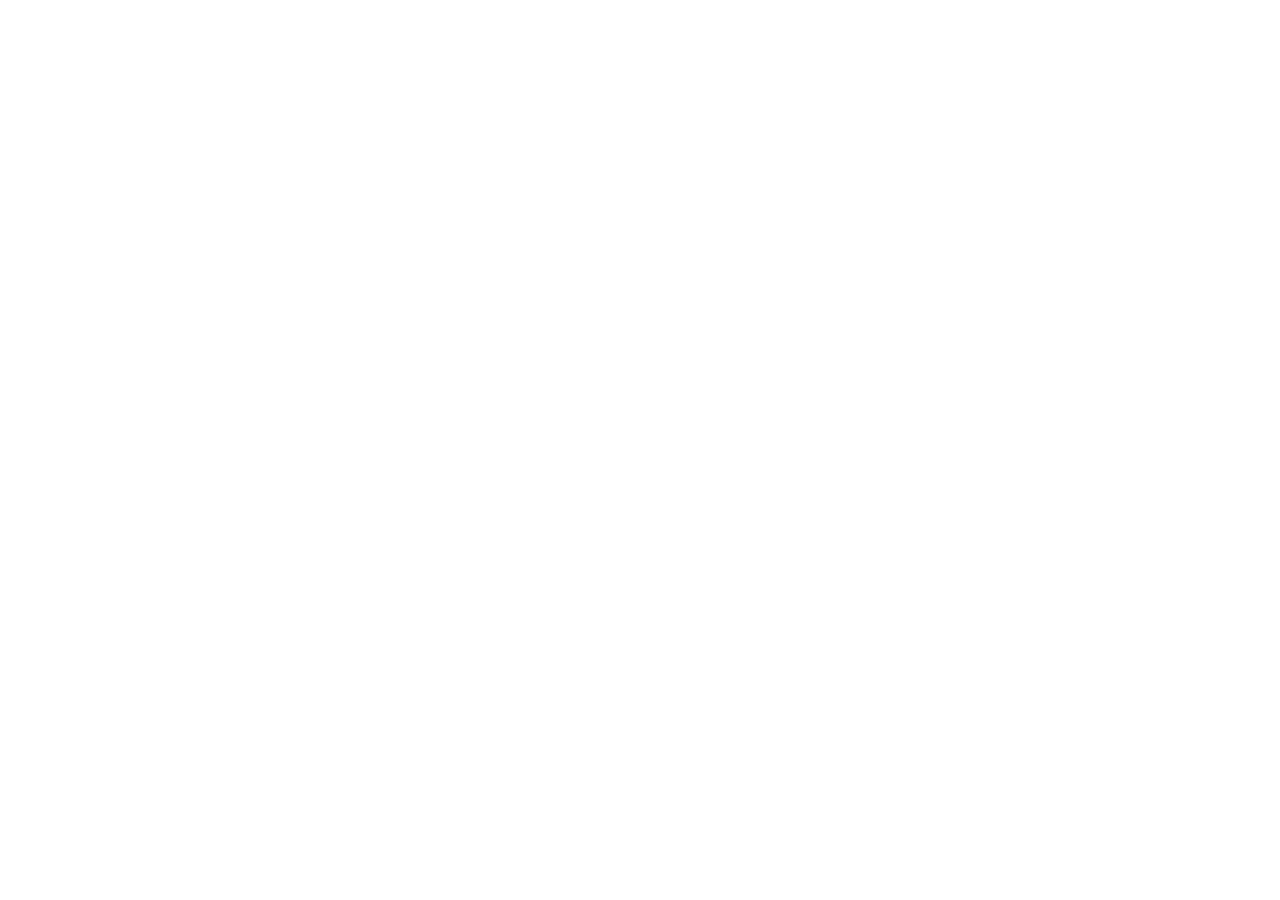
==== projects/Northstar Advisory/index.html @ 58547314 "northstar advisory" ====
<!doctype html>
<html lang="en">
  <head>
    <meta charset="UTF-8" />
    <meta name="viewport" content="width=device-width, initial-scale=1.0" />
    <title>NORTHSTAR ADVISORY</title>
  </head>
  <body>
    <nav></nav>

    <header></header>

    <main></main>

    <footer></footer>
  </body>
</html>
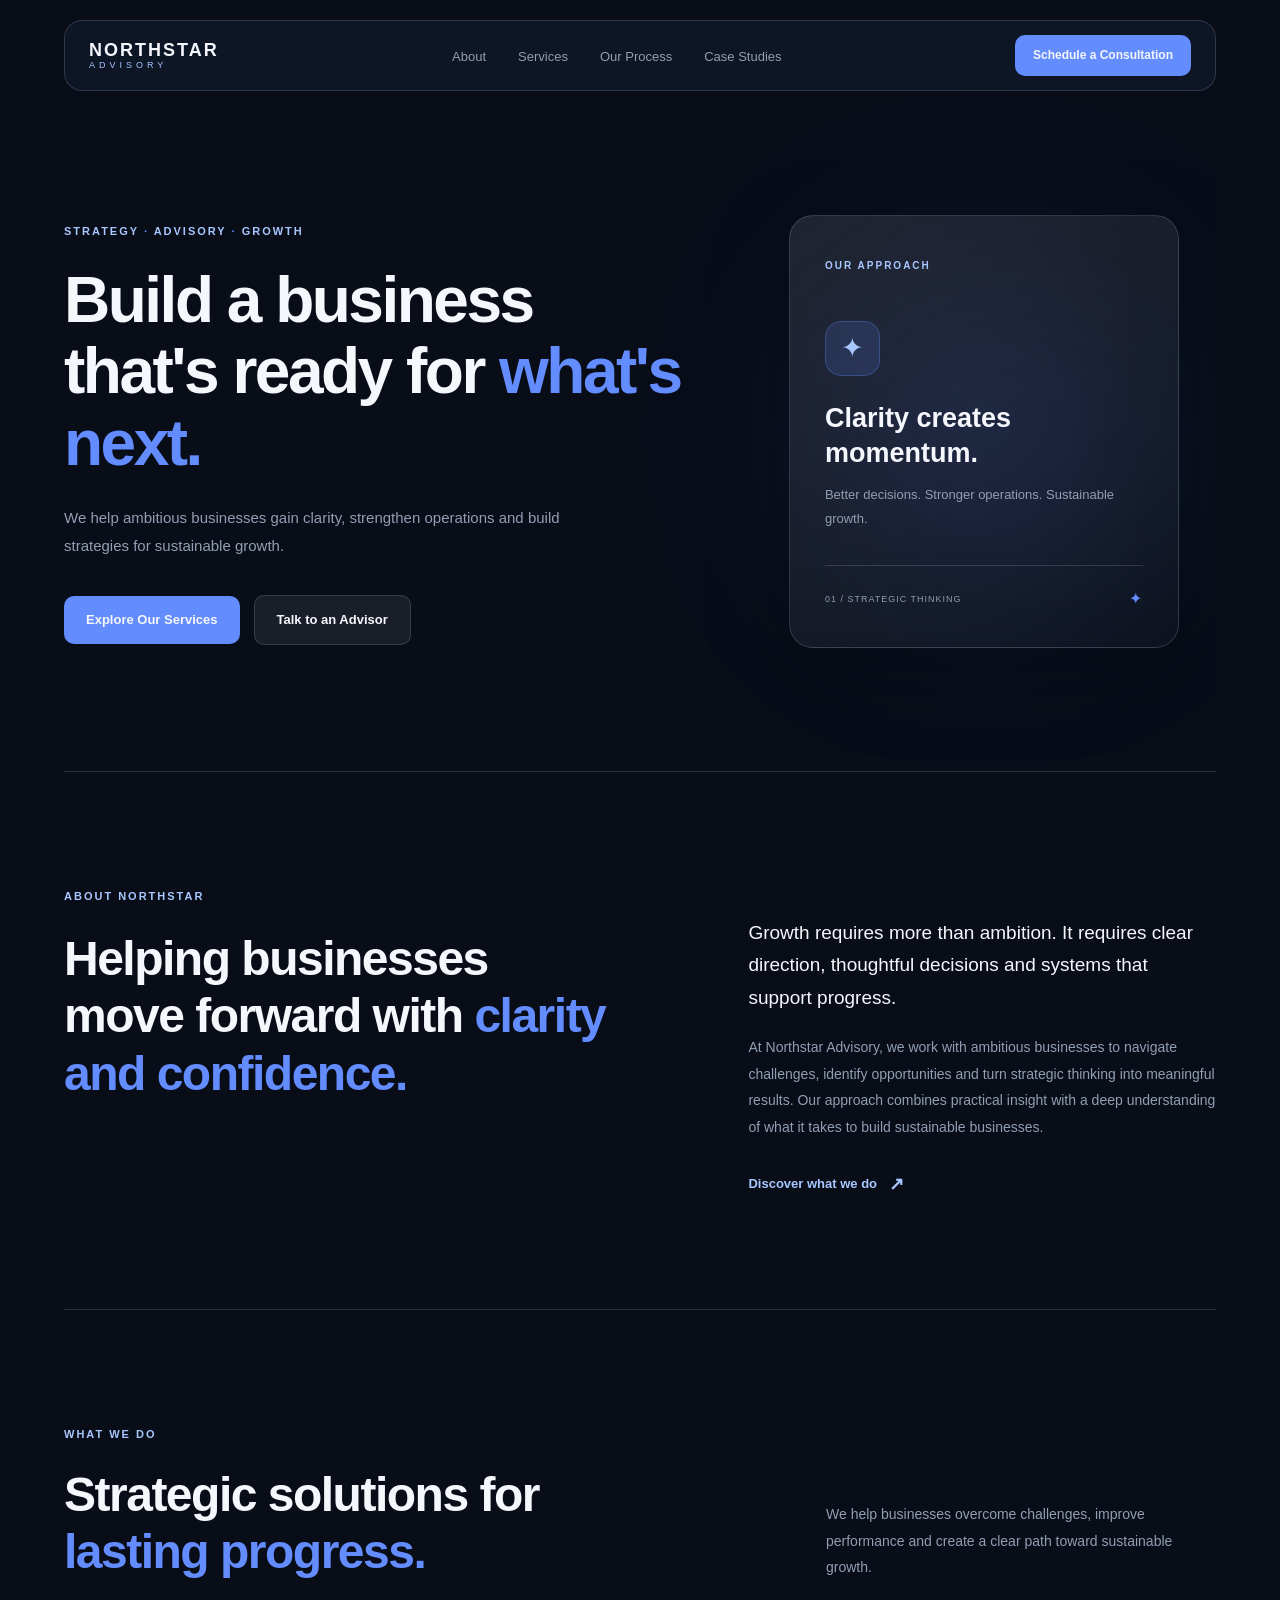
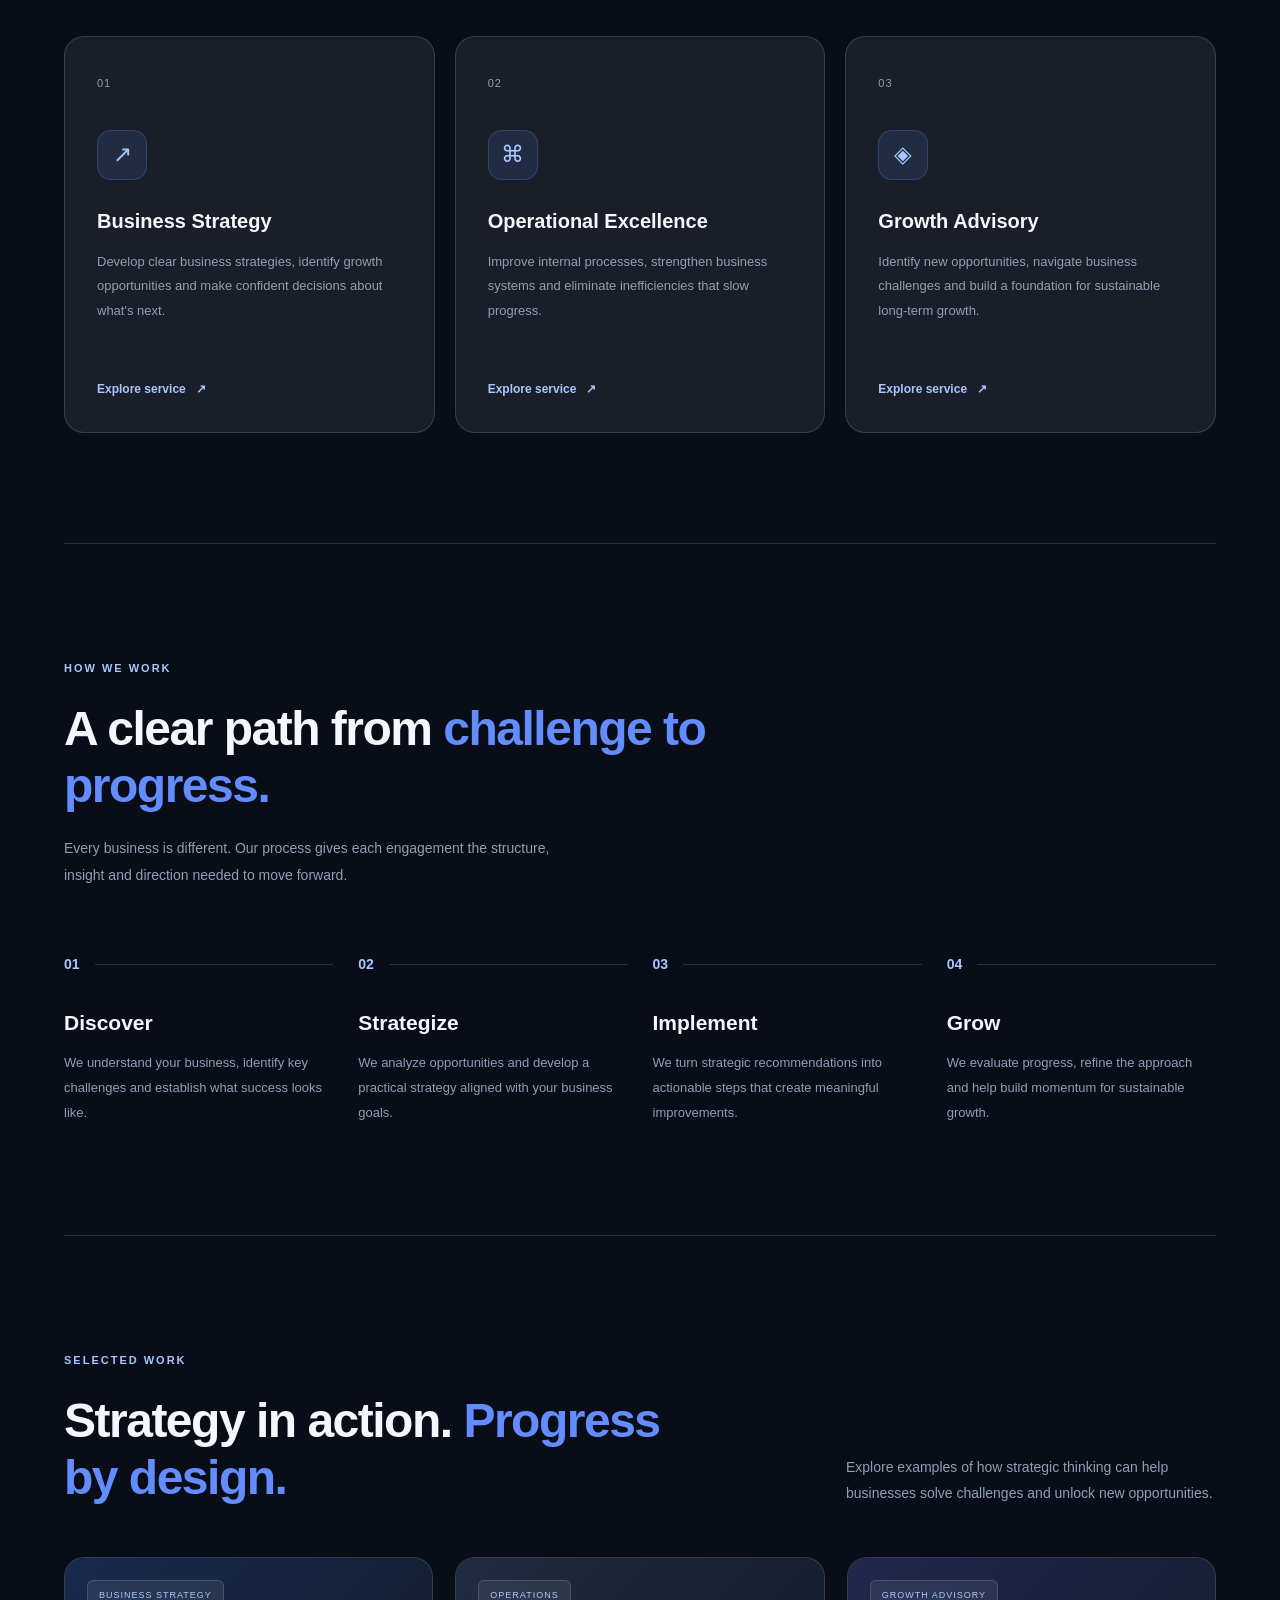
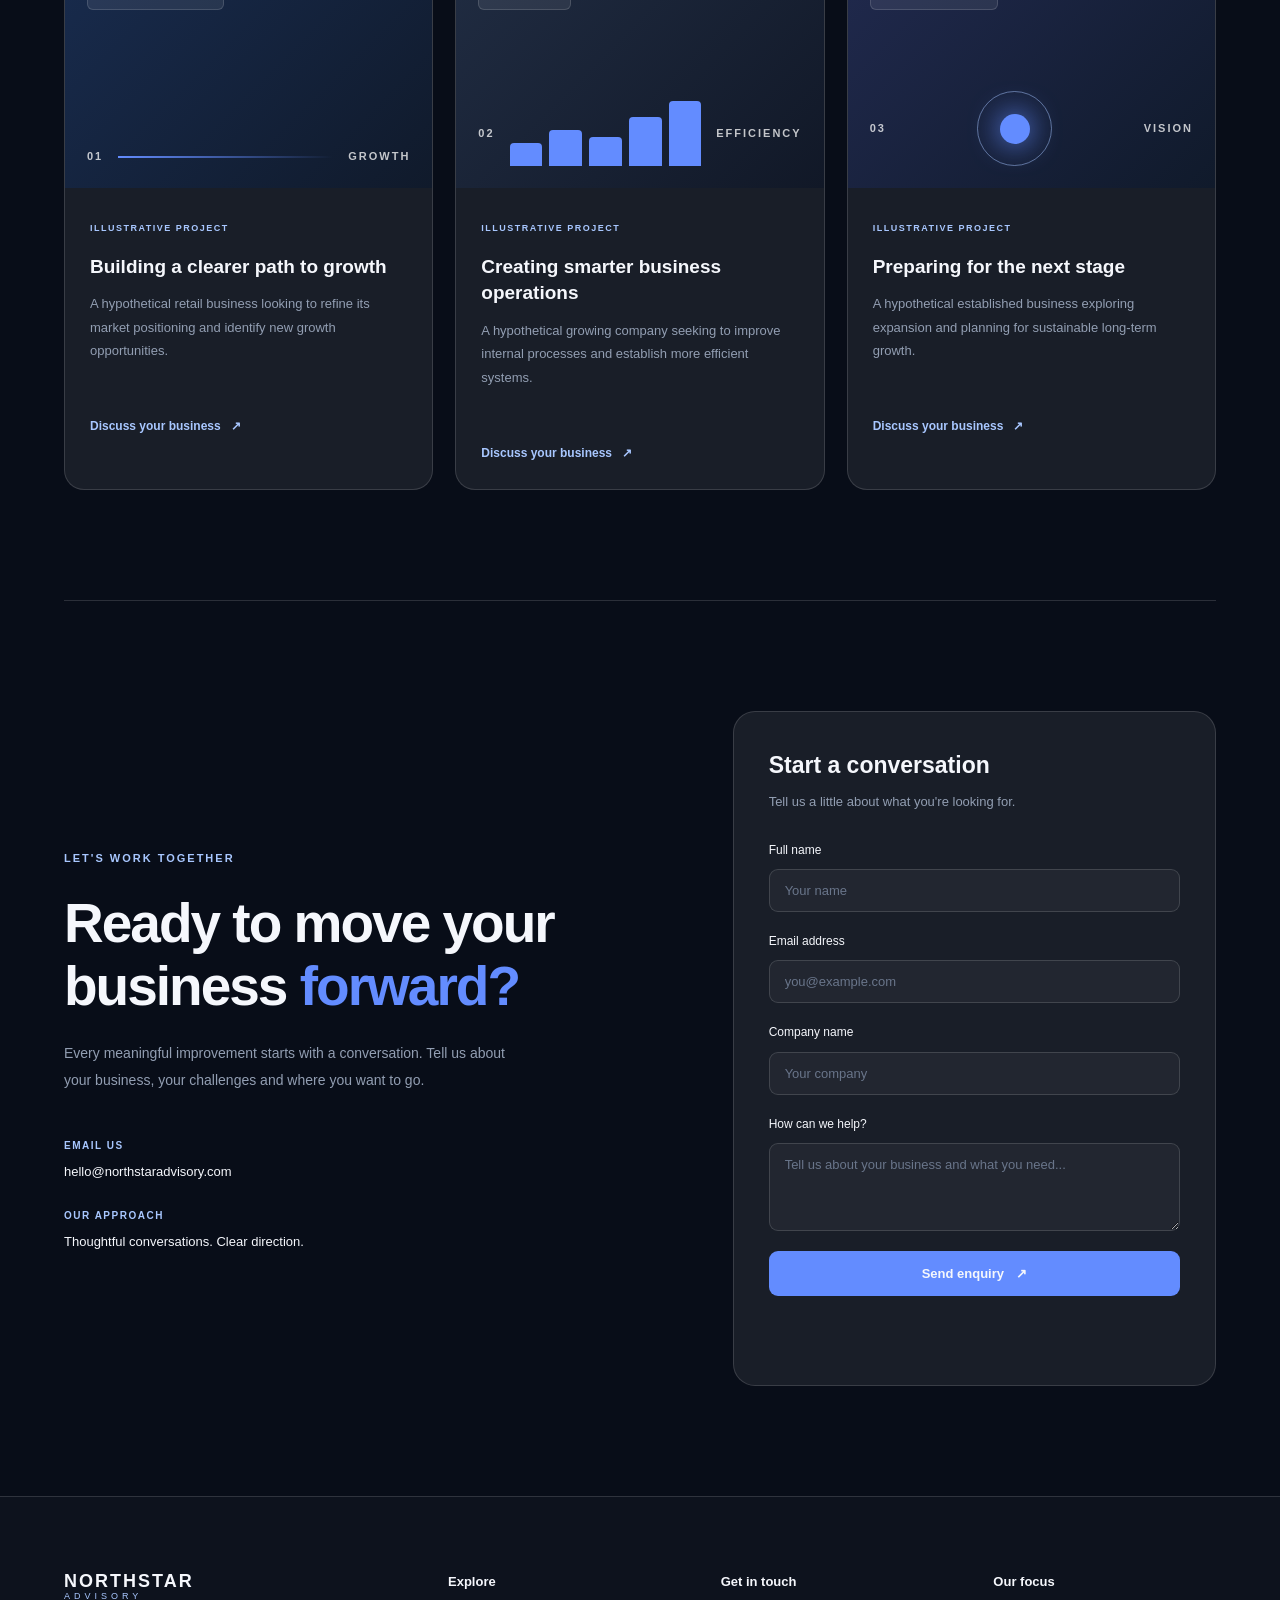
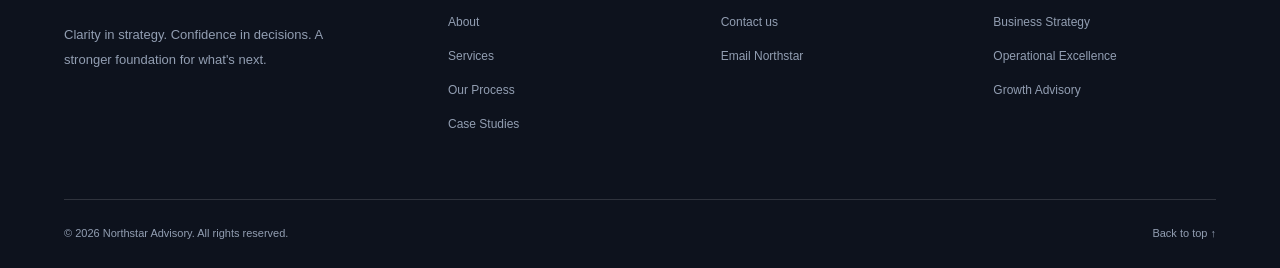
==== commit 0768e518: "Northstar Advisory" ====
--- a/projects/Northstar Advisory/index.html
+++ b/projects/Northstar Advisory/index.html
@@ -3,15 +3,448 @@
   <head>
     <meta charset="UTF-8" />
     <meta name="viewport" content="width=device-width, initial-scale=1.0" />
-    <title>NORTHSTAR ADVISORY</title>
+    <meta
+      name="description"
+      content="Northstar Advisory helps ambitious businesses develop strategies, improve operations and achieve sustainable growth."
+    />
+
+    <link rel="stylesheet" href="css/style.css" />
+    <title>Northstar Advisory | Clarity. Strategy. Growth.</title>
   </head>
   <body>
-    <nav></nav>
-
-    <header></header>
-
-    <main></main>
-
-    <footer></footer>
+    <!-- Main Header -->
+    <header class="header">
+      <nav class="navbar container" aria-label="Main navigation">
+        <!-- Brand -->
+        <a href="#" class="brand">
+          <span class="brand-name">NORTHSTAR</span>
+          <span class="brand-subtitle">ADVISORY</span>
+        </a>
+
+        <!-- Navigation Links -->
+        <ul class="nav-links" id="nav-links">
+          <li><a href="#about">About</a></li>
+          <li><a href="#services">Services</a></li>
+          <li><a href="#process">Our Process</a></li>
+          <li><a href="#case-studies">Case Studies</a></li>
+        </ul>
+
+        <!-- Navigation CTA -->
+        <a href="#contact" class="nav-cta"> Schedule a Consultation </a>
+
+        <!-- Mobile Menu Button -->
+        <button
+          class="menu-toggle"
+          id="menu-toggle"
+          aria-label="Toggle navigation"
+          aria-expanded="false"
+          aria-controls="nav-links"
+        >
+          <span></span>
+          <span></span>
+          <span></span>
+        </button>
+      </nav>
+    </header>
+
+    <main>
+      <section class="hero container" id="home">
+        <div class="hero-content">
+          <span class="hero-label">
+            STRATEGY <span>·</span> ADVISORY <span>·</span> GROWTH
+          </span>
+
+          <h1>
+            Build a business that's ready for
+            <span>what's next.</span>
+          </h1>
+
+          <p class="hero-description">
+            We help ambitious businesses gain clarity, strengthen operations and
+            build strategies for sustainable growth.
+          </p>
+
+          <div class="hero-actions">
+            <a href="#services" class="btn-primary"> Explore Our Services </a>
+
+            <a href="#contact" class="btn-secondary"> Talk to an Advisor </a>
+          </div>
+        </div>
+
+        <div class="hero-visual">
+          <div class="visual-card">
+            <span class="visual-label">OUR APPROACH</span>
+
+            <div class="visual-icon">✦</div>
+
+            <div class="visual-content" aria-live="polite">
+              <h2 id="visual-heading">Clarity creates momentum.</h2>
+
+              <p id="visual-description">
+                Better decisions. Stronger operations. Sustainable growth.
+              </p>
+            </div>
+
+            <div class="visual-divider"></div>
+
+            <div class="visual-footer">
+              <span id="visual-category">01 / STRATEGIC THINKING</span>
+              <span>✦</span>
+            </div>
+          </div>
+
+          <div class="visual-glow"></div>
+        </div>
+      </section>
+
+      <section class="about container" id="about">
+        <div class="about-heading">
+          <span class="section-label">ABOUT NORTHSTAR</span>
+          <h2>
+            Helping businesses move forward with
+            <span>clarity and confidence.</span>
+          </h2>
+        </div>
+
+        <div class="about-content">
+          <p class="about-intro">
+            Growth requires more than ambition. It requires clear direction,
+            thoughtful decisions and systems that support progress.
+          </p>
+
+          <p class="about-description">
+            At Northstar Advisory, we work with ambitious businesses to navigate
+            challenges, identify opportunities and turn strategic thinking into
+            meaningful results. Our approach combines practical insight with a
+            deep understanding of what it takes to build sustainable businesses.
+          </p>
+
+          <a href="#services" class="about-link">
+            Discover what we do <span>↗</span>
+          </a>
+        </div>
+      </section>
+
+      <section class="services container" id="services">
+        <div class="services-header">
+          <div>
+            <span class="section-label">WHAT WE DO</span>
+            <h2>Strategic solutions for <span>lasting progress.</span></h2>
+          </div>
+
+          <p>
+            We help businesses overcome challenges, improve performance and
+            create a clear path toward sustainable growth.
+          </p>
+        </div>
+
+        <div class="services-grid">
+          <article class="service-card">
+            <span class="service-number">01</span>
+            <div class="service-icon">↗</div>
+            <h3>Business Strategy</h3>
+            <p>
+              Develop clear business strategies, identify growth opportunities
+              and make confident decisions about what's next.
+            </p>
+            <a href="#contact">Explore service <span>↗</span></a>
+          </article>
+
+          <article class="service-card">
+            <span class="service-number">02</span>
+            <div class="service-icon">⌘</div>
+            <h3>Operational Excellence</h3>
+            <p>
+              Improve internal processes, strengthen business systems and
+              eliminate inefficiencies that slow progress.
+            </p>
+            <a href="#contact">Explore service <span>↗</span></a>
+          </article>
+
+          <article class="service-card">
+            <span class="service-number">03</span>
+            <div class="service-icon">◈</div>
+            <h3>Growth Advisory</h3>
+            <p>
+              Identify new opportunities, navigate business challenges and build
+              a foundation for sustainable long-term growth.
+            </p>
+            <a href="#contact">Explore service <span>↗</span></a>
+          </article>
+        </div>
+      </section>
+
+      <section class="process container" id="process">
+        <div class="process-header">
+          <span class="section-label">HOW WE WORK</span>
+          <h2>A clear path from <span>challenge to progress.</span></h2>
+          <p>
+            Every business is different. Our process gives each engagement the
+            structure, insight and direction needed to move forward.
+          </p>
+        </div>
+
+        <div class="process-steps">
+          <article class="process-step">
+            <div class="step-top">
+              <span>01</span>
+              <div class="step-line"></div>
+            </div>
+            <h3>Discover</h3>
+            <p>
+              We understand your business, identify key challenges and establish
+              what success looks like.
+            </p>
+          </article>
+
+          <article class="process-step">
+            <div class="step-top">
+              <span>02</span>
+              <div class="step-line"></div>
+            </div>
+            <h3>Strategize</h3>
+            <p>
+              We analyze opportunities and develop a practical strategy aligned
+              with your business goals.
+            </p>
+          </article>
+
+          <article class="process-step">
+            <div class="step-top">
+              <span>03</span>
+              <div class="step-line"></div>
+            </div>
+            <h3>Implement</h3>
+            <p>
+              We turn strategic recommendations into actionable steps that
+              create meaningful improvements.
+            </p>
+          </article>
+
+          <article class="process-step">
+            <div class="step-top">
+              <span>04</span>
+              <div class="step-line"></div>
+            </div>
+            <h3>Grow</h3>
+            <p>
+              We evaluate progress, refine the approach and help build momentum
+              for sustainable growth.
+            </p>
+          </article>
+        </div>
+      </section>
+
+      <section class="case-studies container" id="case-studies">
+        <div class="case-header">
+          <div>
+            <span class="section-label">SELECTED WORK</span>
+            <h2>Strategy in action. <span>Progress by design.</span></h2>
+          </div>
+
+          <p>
+            Explore examples of how strategic thinking can help businesses solve
+            challenges and unlock new opportunities.
+          </p>
+        </div>
+
+        <div class="case-grid">
+          <article class="case-card">
+            <div class="case-visual case-visual-one">
+              <span class="case-tag">BUSINESS STRATEGY</span>
+              <div class="case-graphic">
+                <span>01</span>
+                <div class="graphic-line"></div>
+                <span>GROWTH</span>
+              </div>
+            </div>
+
+            <div class="case-info">
+              <span class="case-category">ILLUSTRATIVE PROJECT</span>
+              <h3>Building a clearer path to growth</h3>
+              <p>
+                A hypothetical retail business looking to refine its market
+                positioning and identify new growth opportunities.
+              </p>
+              <a href="#contact">Discuss your business <span>↗</span></a>
+            </div>
+          </article>
+
+          <article class="case-card">
+            <div class="case-visual case-visual-two">
+              <span class="case-tag">OPERATIONS</span>
+              <div class="case-graphic">
+                <span>02</span>
+                <div class="graphic-bars">
+                  <i></i><i></i><i></i><i></i><i></i>
+                </div>
+                <span>EFFICIENCY</span>
+              </div>
+            </div>
+
+            <div class="case-info">
+              <span class="case-category">ILLUSTRATIVE PROJECT</span>
+              <h3>Creating smarter business operations</h3>
+              <p>
+                A hypothetical growing company seeking to improve internal
+                processes and establish more efficient systems.
+              </p>
+              <a href="#contact">Discuss your business <span>↗</span></a>
+            </div>
+          </article>
+
+          <article class="case-card">
+            <div class="case-visual case-visual-three">
+              <span class="case-tag">GROWTH ADVISORY</span>
+              <div class="case-graphic">
+                <span>03</span>
+                <div class="graphic-orbit">
+                  <i></i>
+                </div>
+                <span>VISION</span>
+              </div>
+            </div>
+
+            <div class="case-info">
+              <span class="case-category">ILLUSTRATIVE PROJECT</span>
+              <h3>Preparing for the next stage</h3>
+              <p>
+                A hypothetical established business exploring expansion and
+                planning for sustainable long-term growth.
+              </p>
+              <a href="#contact">Discuss your business <span>↗</span></a>
+            </div>
+          </article>
+        </div>
+      </section>
+
+      <section class="contact container" id="contact">
+        <div class="contact-content">
+          <span class="section-label">LET'S WORK TOGETHER</span>
+
+          <h2>Ready to move your business <span>forward?</span></h2>
+
+          <p>
+            Every meaningful improvement starts with a conversation. Tell us
+            about your business, your challenges and where you want to go.
+          </p>
+
+          <div class="contact-details">
+            <div>
+              <span class="contact-detail-label">EMAIL US</span>
+              <a href="mailto:hello@northstaradvisory.com">
+                hello@northstaradvisory.com
+              </a>
+            </div>
+
+            <div>
+              <span class="contact-detail-label">OUR APPROACH</span>
+              <span>Thoughtful conversations. Clear direction.</span>
+            </div>
+          </div>
+        </div>
+
+        <form class="contact-form" id="contact-form">
+          <h3>Start a conversation</h3>
+          <p>Tell us a little about what you're looking for.</p>
+
+          <div class="form-group">
+            <label for="contact-name">Full name</label>
+            <input
+              type="text"
+              id="contact-name"
+              name="name"
+              placeholder="Your name"
+              required
+            />
+          </div>
+
+          <div class="form-group">
+            <label for="contact-email">Email address</label>
+            <input
+              type="email"
+              id="contact-email"
+              name="email"
+              placeholder="you@example.com"
+              required
+            />
+          </div>
+
+          <div class="form-group">
+            <label for="contact-company">Company name</label>
+            <input
+              type="text"
+              id="contact-company"
+              name="company"
+              placeholder="Your company"
+            />
+          </div>
+
+          <div class="form-group">
+            <label for="contact-message">How can we help?</label>
+            <textarea
+              id="contact-message"
+              name="message"
+              rows="4"
+              placeholder="Tell us about your business and what you need..."
+              required
+            ></textarea>
+          </div>
+
+          <button type="submit" class="form-submit">
+            Send enquiry <span>↗</span>
+          </button>
+
+          <p class="form-status" id="form-status" aria-live="polite"></p>
+        </form>
+      </section>
+
+      <footer class="footer">
+        <div class="footer-main container">
+          <div class="footer-brand">
+            <a href="#" class="brand">
+              <span class="brand-name">NORTHSTAR</span>
+              <span class="brand-subtitle">ADVISORY</span>
+            </a>
+
+            <p>
+              Clarity in strategy. Confidence in decisions. A stronger
+              foundation for what's next.
+            </p>
+          </div>
+
+          <div class="footer-column">
+            <h4>Explore</h4>
+            <a href="#about">About</a>
+            <a href="#services">Services</a>
+            <a href="#process">Our Process</a>
+            <a href="#case-studies">Case Studies</a>
+          </div>
+
+          <div class="footer-column">
+            <h4>Get in touch</h4>
+            <a href="#contact">Contact us</a>
+            <a href="mailto:hello@northstaradvisory.com"> Email Northstar </a>
+          </div>
+
+          <div class="footer-column">
+            <h4>Our focus</h4>
+            <span>Business Strategy</span>
+            <span>Operational Excellence</span>
+            <span>Growth Advisory</span>
+          </div>
+        </div>
+
+        <div class="footer-bottom container">
+          <p>
+            © <span id="current-year"></span> Northstar Advisory. All rights
+            reserved.
+          </p>
+          <a href="#home">Back to top ↑</a>
+        </div>
+      </footer>
+    </main>
+
+    <script src="js/script.js" defer></script>
   </body>
 </html>
--- a/projects/Northstar Advisory/css/style.css
+++ b/projects/Northstar Advisory/css/style.css
@@ -0,0 +1,1365 @@
+/* =========================
+   GLOBAL STYLES
+========================= */
+
+@import url("https://fonts.googleapis.com/css2?family=Inter:ital,opsz,wght@0,14..32,100..900;1,14..32,100..900&family=Manrope:wght@200..800&display=swap");
+
+* {
+  margin: 0;
+  padding: 0;
+  box-sizing: border-box;
+}
+
+:root {
+  --obsidian: #080d18;
+  --midnight: #101a2b;
+  --glass: rgba(255, 255, 255, 0.07);
+  --glass-border: rgba(255, 255, 255, 0.14);
+  --electric-blue: #638cff;
+  --ice-blue: #a8c7ff;
+  --white: #f5f7fc;
+  --muted: #929eb2;
+}
+
+html {
+  scroll-behavior: smooth;
+}
+
+body {
+  font-family: "Inter", sans-serif;
+  background: var(--obsidian);
+  color: var(--white);
+  line-height: 1.6;
+}
+
+h1,
+h2,
+h3,
+h4,
+h5,
+h6 {
+  font-family: "Manrope", sans-serif;
+}
+
+/* =========================
+   LAYOUT UTILITIES
+========================= */
+
+.container {
+  width: min(90%, 1200px);
+  margin-inline: auto;
+}
+
+/* =========================
+   NAVIGATION
+========================= */
+
+.header {
+  position: sticky;
+  top: 0;
+  z-index: 1000;
+  padding-top: 20px;
+}
+
+.navbar {
+  display: flex;
+  align-items: center;
+  justify-content: space-between;
+
+  padding: 14px 24px;
+
+  background: rgba(16, 26, 43, 0.75);
+  border: 1px solid var(--glass-border);
+  border-radius: 18px;
+
+  backdrop-filter: blur(20px);
+  -webkit-backdrop-filter: blur(20px);
+}
+
+.brand {
+  display: flex;
+  flex-direction: column;
+  text-decoration: none;
+  line-height: 1.1;
+}
+
+.brand-name {
+  font-family: "Manrope", sans-serif;
+  font-size: 18px;
+  font-weight: 800;
+  letter-spacing: 2px;
+  color: var(--white);
+}
+
+.brand-subtitle {
+  font-size: 9px;
+  letter-spacing: 4px;
+  color: var(--ice-blue);
+}
+
+.nav-links {
+  display: flex;
+  align-items: center;
+  gap: 32px;
+
+  list-style: none;
+}
+
+.nav-links a {
+  text-decoration: none;
+  color: var(--muted);
+  font-size: 13px;
+  font-weight: 500;
+
+  transition: color 0.3s ease;
+}
+
+.nav-links a:hover {
+  color: var(--white);
+}
+
+.nav-cta {
+  padding: 11px 18px;
+
+  background: var(--electric-blue);
+  color: var(--white);
+
+  border-radius: 10px;
+  text-decoration: none;
+
+  font-size: 12px;
+  font-weight: 600;
+
+  transition:
+    background 0.3s ease,
+    transform 0.3s ease;
+}
+
+.nav-cta:hover {
+  background: #7d9eff;
+  transform: translateY(-2px);
+}
+
+.menu-toggle {
+  display: none;
+}
+
+/* =========================
+   HERO SECTION
+========================= */
+
+.hero {
+  min-height: 680px;
+
+  display: grid;
+  grid-template-columns: 1.15fr 0.85fr;
+  align-items: center;
+  gap: 60px;
+
+  padding-top: 100px;
+  padding-bottom: 100px;
+
+  position: relative;
+  overflow: hidden;
+}
+
+.hero-content {
+  position: relative;
+  z-index: 2;
+}
+
+.hero-label {
+  display: inline-block;
+  margin-bottom: 24px;
+
+  color: var(--ice-blue);
+  font-size: 11px;
+  font-weight: 600;
+  letter-spacing: 2px;
+}
+
+.hero-label span {
+  color: var(--electric-blue);
+}
+
+.hero h1 {
+  max-width: 650px;
+
+  font-size: clamp(42px, 5vw, 68px);
+  font-weight: 800;
+  line-height: 1.12;
+  letter-spacing: -2.5px;
+}
+
+.hero h1 span {
+  color: var(--electric-blue);
+}
+
+.hero-description {
+  max-width: 510px;
+  margin-top: 24px;
+
+  color: var(--muted);
+  font-size: 15px;
+  line-height: 1.9;
+}
+
+.hero-actions {
+  display: flex;
+  align-items: center;
+  gap: 14px;
+
+  margin-top: 34px;
+}
+
+.btn-primary,
+.btn-secondary {
+  display: inline-flex;
+  align-items: center;
+  justify-content: center;
+
+  padding: 14px 22px;
+  border-radius: 10px;
+
+  text-decoration: none;
+  font-size: 13px;
+  font-weight: 600;
+
+  transition: 0.3s ease;
+}
+
+.btn-primary {
+  background: var(--electric-blue);
+  color: var(--white);
+}
+
+.btn-primary:hover {
+  background: #7d9eff;
+  transform: translateY(-3px);
+}
+
+.btn-secondary {
+  border: 1px solid var(--glass-border);
+  color: var(--white);
+  background: var(--glass);
+}
+
+.btn-secondary:hover {
+  background: rgba(255, 255, 255, 0.12);
+}
+
+/* =========================
+   HERO VISUAL
+========================= */
+
+.hero-visual {
+  position: relative;
+
+  display: flex;
+  align-items: center;
+  justify-content: center;
+
+  min-height: 400px;
+}
+
+.visual-card {
+  position: relative;
+  z-index: 2;
+
+  width: 100%;
+  max-width: 390px;
+
+  padding: 35px;
+
+  background: linear-gradient(
+    145deg,
+    rgba(255, 255, 255, 0.1),
+    rgba(255, 255, 255, 0.025)
+  );
+
+  border: 1px solid var(--glass-border);
+  border-radius: 24px;
+
+  backdrop-filter: blur(25px);
+  -webkit-backdrop-filter: blur(25px);
+
+  box-shadow: 0 25px 80px rgba(0, 0, 0, 0.25);
+}
+
+.visual-label {
+  color: var(--ice-blue);
+  font-size: 10px;
+  font-weight: 600;
+  letter-spacing: 2px;
+}
+
+.visual-icon {
+  display: flex;
+  align-items: center;
+  justify-content: center;
+
+  width: 55px;
+  height: 55px;
+
+  margin-top: 45px;
+
+  background: rgba(99, 140, 255, 0.15);
+  border: 1px solid rgba(99, 140, 255, 0.3);
+  border-radius: 16px;
+
+  color: var(--ice-blue);
+  font-size: 27px;
+}
+
+.visual-card h2 {
+  margin-top: 25px;
+
+  font-size: 27px;
+  line-height: 1.3;
+}
+
+.visual-card p {
+  margin-top: 12px;
+
+  color: var(--muted);
+  font-size: 13px;
+  line-height: 1.8;
+}
+
+.visual-divider {
+  height: 1px;
+  margin: 35px 0 20px;
+
+  background: var(--glass-border);
+}
+
+.visual-footer {
+  display: flex;
+  align-items: center;
+  justify-content: space-between;
+
+  color: var(--muted);
+  font-size: 9px;
+  letter-spacing: 1px;
+}
+
+.visual-footer span:last-child {
+  color: var(--electric-blue);
+  font-size: 16px;
+}
+
+/* Ambient lighting */
+
+.visual-glow {
+  position: absolute;
+
+  width: 300px;
+  height: 300px;
+
+  background: rgba(70, 112, 255, 0.18);
+  filter: blur(100px);
+  border-radius: 50%;
+}
+
+/* =========================
+   HERO CARD ANIMATION
+========================= */
+
+.visual-content {
+  opacity: 1;
+  transform: translateY(0);
+
+  transition:
+    opacity 0.35s ease,
+    transform 0.35s ease;
+}
+
+.visual-content.fade-out {
+  opacity: 0;
+  transform: translateY(10px);
+}
+
+.visual-content.fade-in {
+  animation: cardFadeIn 0.5s ease forwards;
+}
+
+@keyframes cardFadeIn {
+  from {
+    opacity: 0;
+    transform: translateY(10px);
+  }
+
+  to {
+    opacity: 1;
+    transform: translateY(0);
+  }
+}
+
+/* =========================
+   HERO RESPONSIVENESS
+========================= */
+
+@media (max-width: 768px) {
+  .hero {
+    grid-template-columns: 1fr;
+    gap: 45px;
+
+    min-height: auto;
+
+    padding-top: 85px;
+    padding-bottom: 70px;
+  }
+
+  .hero h1 {
+    font-size: clamp(40px, 9vw, 56px);
+    letter-spacing: -1.8px;
+  }
+
+  .hero-description {
+    font-size: 14px;
+  }
+
+  .hero-visual {
+    min-height: 350px;
+  }
+
+  .visual-card {
+    max-width: 100%;
+  }
+}
+
+@media (max-width: 480px) {
+  .hero {
+    padding-top: 65px;
+  }
+
+  .hero-label {
+    font-size: 9px;
+    letter-spacing: 1.5px;
+  }
+
+  .hero h1 {
+    font-size: 40px;
+  }
+
+  .hero-actions {
+    flex-direction: column;
+    align-items: stretch;
+  }
+
+  .btn-primary,
+  .btn-secondary {
+    width: 100%;
+  }
+
+  .visual-card {
+    padding: 28px;
+  }
+}
+
+/* ABOUT SECTION */
+
+.about {
+  display: grid;
+  grid-template-columns: 1fr 0.8fr;
+  gap: 100px;
+  padding-top: 110px;
+  padding-bottom: 110px;
+  border-top: 1px solid var(--glass-border);
+}
+
+.section-label {
+  color: var(--ice-blue);
+  font-size: 11px;
+  font-weight: 600;
+  letter-spacing: 2px;
+}
+
+.about-heading h2 {
+  max-width: 550px;
+  margin-top: 22px;
+  font-size: clamp(32px, 4vw, 48px);
+  line-height: 1.2;
+  letter-spacing: -1.5px;
+}
+
+.about-heading h2 span {
+  color: var(--electric-blue);
+}
+
+.about-content {
+  padding-top: 35px;
+}
+
+.about-intro {
+  color: var(--white);
+  font-size: 19px;
+  font-weight: 500;
+  line-height: 1.7;
+}
+
+.about-description {
+  margin-top: 20px;
+  color: var(--muted);
+  font-size: 14px;
+  line-height: 1.9;
+}
+
+.about-link {
+  display: inline-flex;
+  align-items: center;
+  gap: 12px;
+  margin-top: 30px;
+  color: var(--ice-blue);
+  text-decoration: none;
+  font-size: 13px;
+  font-weight: 600;
+  transition: gap 0.3s ease;
+}
+
+.about-link:hover {
+  gap: 18px;
+}
+
+.about-link span {
+  font-size: 18px;
+}
+
+@media (max-width: 768px) {
+  .about {
+    grid-template-columns: 1fr;
+    gap: 25px;
+    padding-top: 75px;
+    padding-bottom: 75px;
+  }
+
+  .about-content {
+    padding-top: 0;
+  }
+}
+
+@media (max-width: 480px) {
+  .about-heading h2 {
+    font-size: 34px;
+  }
+
+  .about-intro {
+    font-size: 17px;
+  }
+}
+
+/* SERVICES SECTION */
+
+.services {
+  padding-top: 110px;
+  padding-bottom: 110px;
+  border-top: 1px solid var(--glass-border);
+}
+
+.services-header {
+  display: flex;
+  justify-content: space-between;
+  align-items: flex-end;
+  gap: 50px;
+  margin-bottom: 55px;
+}
+
+.services-header h2 {
+  max-width: 550px;
+  margin-top: 20px;
+  font-size: clamp(34px, 4vw, 48px);
+  line-height: 1.2;
+  letter-spacing: -1.5px;
+}
+
+.services-header h2 span {
+  color: var(--electric-blue);
+}
+
+.services-header > p {
+  max-width: 390px;
+  color: var(--muted);
+  font-size: 14px;
+  line-height: 1.9;
+}
+
+.services-grid {
+  display: grid;
+  grid-template-columns: repeat(3, 1fr);
+  gap: 20px;
+}
+
+.service-card {
+  position: relative;
+  padding: 32px;
+  background: var(--glass);
+  border: 1px solid var(--glass-border);
+  border-radius: 20px;
+  transition:
+    transform 0.3s ease,
+    border-color 0.3s ease;
+}
+
+.service-card:hover {
+  transform: translateY(-7px);
+  border-color: rgba(99, 140, 255, 0.5);
+}
+
+.service-number {
+  color: var(--muted);
+  font-size: 11px;
+  letter-spacing: 1px;
+}
+
+.service-icon {
+  display: flex;
+  align-items: center;
+  justify-content: center;
+  width: 50px;
+  height: 50px;
+  margin-top: 35px;
+  background: rgba(99, 140, 255, 0.12);
+  border: 1px solid rgba(99, 140, 255, 0.25);
+  border-radius: 14px;
+  color: var(--ice-blue);
+  font-size: 23px;
+}
+
+.service-card h3 {
+  margin-top: 25px;
+  font-size: 20px;
+}
+
+.service-card p {
+  min-height: 105px;
+  margin-top: 13px;
+  color: var(--muted);
+  font-size: 13px;
+  line-height: 1.9;
+}
+
+.service-card a {
+  display: inline-flex;
+  align-items: center;
+  gap: 10px;
+  margin-top: 25px;
+  color: var(--ice-blue);
+  text-decoration: none;
+  font-size: 12px;
+  font-weight: 600;
+  transition: gap 0.3s ease;
+}
+
+.service-card a:hover {
+  gap: 16px;
+}
+
+@media (max-width: 768px) {
+  .services {
+    padding-top: 75px;
+    padding-bottom: 75px;
+  }
+
+  .services-header {
+    flex-direction: column;
+    align-items: flex-start;
+    gap: 20px;
+    margin-bottom: 35px;
+  }
+
+  .services-grid {
+    grid-template-columns: 1fr;
+  }
+
+  .service-card p {
+    min-height: auto;
+  }
+}
+
+@media (max-width: 480px) {
+  .services-header h2 {
+    font-size: 34px;
+  }
+
+  .service-card {
+    padding: 27px;
+  }
+}
+
+/* PROCESS SECTION */
+
+.process {
+  padding-top: 110px;
+  padding-bottom: 110px;
+  border-top: 1px solid var(--glass-border);
+}
+
+.process-header {
+  max-width: 650px;
+  margin-bottom: 65px;
+}
+
+.process-header h2 {
+  margin-top: 20px;
+  font-size: clamp(34px, 4vw, 48px);
+  line-height: 1.2;
+  letter-spacing: -1.5px;
+}
+
+.process-header h2 span {
+  color: var(--electric-blue);
+}
+
+.process-header > p {
+  max-width: 520px;
+  margin-top: 20px;
+  color: var(--muted);
+  font-size: 14px;
+  line-height: 1.9;
+}
+
+.process-steps {
+  display: grid;
+  grid-template-columns: repeat(4, 1fr);
+  gap: 25px;
+}
+
+.process-step {
+  min-width: 0;
+}
+
+.step-top {
+  display: flex;
+  align-items: center;
+  gap: 15px;
+  margin-bottom: 30px;
+}
+
+.step-top > span {
+  color: var(--ice-blue);
+  font-family: Manrope, sans-serif;
+  font-size: 14px;
+  font-weight: 700;
+}
+
+.step-line {
+  height: 1px;
+  flex: 1;
+  background: var(--glass-border);
+}
+
+.process-step h3 {
+  font-size: 21px;
+}
+
+.process-step p {
+  margin-top: 12px;
+  color: var(--muted);
+  font-size: 13px;
+  line-height: 1.9;
+}
+
+@media (max-width: 768px) {
+  .process {
+    padding-top: 75px;
+    padding-bottom: 75px;
+  }
+
+  .process-header {
+    margin-bottom: 40px;
+  }
+
+  .process-steps {
+    grid-template-columns: repeat(2, 1fr);
+    row-gap: 40px;
+  }
+}
+
+@media (max-width: 480px) {
+  .process-header h2 {
+    font-size: 34px;
+  }
+
+  .process-steps {
+    grid-template-columns: 1fr;
+    gap: 35px;
+  }
+
+  .step-top {
+    margin-bottom: 18px;
+  }
+}
+
+/* CASE STUDIES SECTION */
+
+.case-studies {
+  padding-top: 110px;
+  padding-bottom: 110px;
+  border-top: 1px solid var(--glass-border);
+}
+
+.case-header {
+  display: flex;
+  justify-content: space-between;
+  align-items: flex-end;
+  gap: 50px;
+  margin-bottom: 50px;
+}
+
+.case-header h2 {
+  max-width: 600px;
+  margin-top: 20px;
+  font-size: clamp(34px, 4vw, 48px);
+  line-height: 1.2;
+  letter-spacing: -1.5px;
+}
+
+.case-header h2 span {
+  color: var(--electric-blue);
+}
+
+.case-header > p {
+  max-width: 370px;
+  color: var(--muted);
+  font-size: 14px;
+  line-height: 1.9;
+}
+
+.case-grid {
+  display: grid;
+  grid-template-columns: repeat(3, 1fr);
+  gap: 22px;
+}
+
+.case-card {
+  overflow: hidden;
+  background: var(--glass);
+  border: 1px solid var(--glass-border);
+  border-radius: 20px;
+  transition:
+    transform 0.3s ease,
+    border-color 0.3s ease;
+}
+
+.case-card:hover {
+  transform: translateY(-6px);
+  border-color: rgba(99, 140, 255, 0.5);
+}
+
+.case-visual {
+  position: relative;
+  display: flex;
+  flex-direction: column;
+  justify-content: space-between;
+  min-height: 230px;
+  padding: 22px;
+  overflow: hidden;
+  background: linear-gradient(135deg, #182b4d, #101a2b);
+}
+
+.case-visual-two {
+  background: linear-gradient(135deg, #202c42, #111827);
+}
+
+.case-visual-three {
+  background: linear-gradient(135deg, #20294d, #101a2b);
+}
+
+.case-tag {
+  align-self: flex-start;
+  padding: 7px 11px;
+  background: rgba(255, 255, 255, 0.08);
+  border: 1px solid var(--glass-border);
+  border-radius: 6px;
+  color: var(--ice-blue);
+  font-size: 9px;
+  letter-spacing: 1px;
+}
+
+.case-graphic {
+  display: flex;
+  align-items: center;
+  justify-content: space-between;
+  gap: 15px;
+  color: rgba(255, 255, 255, 0.75);
+  font-family: Manrope, sans-serif;
+  font-size: 11px;
+  font-weight: 700;
+  letter-spacing: 2px;
+}
+
+.graphic-line {
+  height: 2px;
+  flex: 1;
+  background: linear-gradient(90deg, var(--electric-blue), transparent);
+}
+
+.graphic-bars {
+  display: flex;
+  align-items: flex-end;
+  gap: 7px;
+  height: 65px;
+  flex: 1;
+}
+
+.graphic-bars i {
+  width: 100%;
+  height: 35%;
+  background: var(--electric-blue);
+  border-radius: 4px 4px 0 0;
+}
+
+.graphic-bars i:nth-child(2) {
+  height: 55%;
+}
+.graphic-bars i:nth-child(3) {
+  height: 45%;
+}
+.graphic-bars i:nth-child(4) {
+  height: 75%;
+}
+.graphic-bars i:nth-child(5) {
+  height: 100%;
+}
+
+.graphic-orbit {
+  display: flex;
+  align-items: center;
+  justify-content: center;
+  width: 75px;
+  height: 75px;
+  border: 1px solid rgba(168, 199, 255, 0.5);
+  border-radius: 50%;
+}
+
+.graphic-orbit i {
+  width: 30px;
+  height: 30px;
+  background: var(--electric-blue);
+  border-radius: 50%;
+  box-shadow: 0 0 30px var(--electric-blue);
+}
+
+.case-info {
+  padding: 25px;
+}
+
+.case-category {
+  color: var(--ice-blue);
+  font-size: 9px;
+  font-weight: 600;
+  letter-spacing: 1.5px;
+}
+
+.case-info h3 {
+  margin-top: 15px;
+  font-size: 19px;
+  line-height: 1.4;
+}
+
+.case-info p {
+  min-height: 105px;
+  margin-top: 12px;
+  color: var(--muted);
+  font-size: 13px;
+  line-height: 1.8;
+}
+
+.case-info a {
+  display: inline-flex;
+  align-items: center;
+  gap: 10px;
+  margin-top: 20px;
+  color: var(--ice-blue);
+  text-decoration: none;
+  font-size: 12px;
+  font-weight: 600;
+  transition: gap 0.3s ease;
+}
+
+.case-info a:hover {
+  gap: 16px;
+}
+
+@media (max-width: 768px) {
+  .case-studies {
+    padding-top: 75px;
+    padding-bottom: 75px;
+  }
+
+  .case-header {
+    flex-direction: column;
+    align-items: flex-start;
+    gap: 20px;
+  }
+
+  .case-grid {
+    grid-template-columns: 1fr;
+  }
+
+  .case-info p {
+    min-height: auto;
+  }
+}
+
+@media (max-width: 480px) {
+  .case-header h2 {
+    font-size: 34px;
+  }
+
+  .case-visual {
+    min-height: 200px;
+  }
+}
+
+/* CONTACT SECTION */
+
+.contact {
+  display: grid;
+  grid-template-columns: 1fr 0.85fr;
+  align-items: center;
+  gap: 100px;
+  padding-top: 110px;
+  padding-bottom: 110px;
+  border-top: 1px solid var(--glass-border);
+}
+
+.contact-content h2 {
+  max-width: 550px;
+  margin-top: 22px;
+  font-size: clamp(38px, 4.5vw, 55px);
+  line-height: 1.15;
+  letter-spacing: -2px;
+}
+
+.contact-content h2 span {
+  color: var(--electric-blue);
+}
+
+.contact-content > p {
+  max-width: 470px;
+  margin-top: 22px;
+  color: var(--muted);
+  font-size: 14px;
+  line-height: 1.9;
+}
+
+.contact-details {
+  display: flex;
+  flex-direction: column;
+  gap: 25px;
+  margin-top: 45px;
+}
+
+.contact-details > div {
+  display: flex;
+  flex-direction: column;
+  gap: 8px;
+}
+
+.contact-detail-label {
+  color: var(--ice-blue);
+  font-size: 10px;
+  font-weight: 600;
+  letter-spacing: 1.5px;
+}
+
+.contact-details a,
+.contact-details > div > span:last-child {
+  color: var(--white);
+  font-size: 13px;
+  text-decoration: none;
+}
+
+.contact-form {
+  padding: 35px;
+  background: var(--glass);
+  border: 1px solid var(--glass-border);
+  border-radius: 22px;
+}
+
+.contact-form h3 {
+  font-size: 23px;
+}
+
+.contact-form > p {
+  margin-top: 8px;
+  margin-bottom: 28px;
+  color: var(--muted);
+  font-size: 13px;
+}
+
+.form-group {
+  display: flex;
+  flex-direction: column;
+  gap: 9px;
+  margin-bottom: 20px;
+}
+
+.form-group label {
+  color: var(--white);
+  font-size: 12px;
+  font-weight: 500;
+}
+
+.form-group input,
+.form-group textarea {
+  width: 100%;
+  padding: 13px 15px;
+  background: rgba(255, 255, 255, 0.04);
+  border: 1px solid var(--glass-border);
+  border-radius: 9px;
+  outline: none;
+  color: var(--white);
+  font-family: inherit;
+  font-size: 13px;
+  transition: border-color 0.3s ease;
+}
+
+.form-group input::placeholder,
+.form-group textarea::placeholder {
+  color: #69758a;
+}
+
+.form-group input:focus,
+.form-group textarea:focus {
+  border-color: var(--electric-blue);
+}
+
+.form-group textarea {
+  resize: vertical;
+}
+
+.form-submit {
+  display: flex;
+  align-items: center;
+  justify-content: center;
+  gap: 12px;
+  width: 100%;
+  padding: 15px;
+  background: var(--electric-blue);
+  border: none;
+  border-radius: 9px;
+  color: var(--white);
+  font-family: inherit;
+  font-size: 13px;
+  font-weight: 600;
+  cursor: pointer;
+  transition: background 0.3s ease;
+}
+
+.form-submit:hover {
+  background: #7d9eff;
+}
+
+.form-status {
+  min-height: 18px;
+  margin-top: 12px;
+  color: var(--ice-blue);
+  font-size: 12px;
+}
+
+@media (max-width: 768px) {
+  .contact {
+    grid-template-columns: 1fr;
+    gap: 45px;
+    padding-top: 75px;
+    padding-bottom: 75px;
+  }
+
+  .contact-content h2 {
+    font-size: 42px;
+  }
+}
+
+@media (max-width: 480px) {
+  .contact-content h2 {
+    font-size: 36px;
+  }
+
+  .contact-form {
+    padding: 25px 20px;
+  }
+}
+
+/* FOOTER */
+
+.footer {
+  padding-top: 75px;
+  background: rgba(255, 255, 255, 0.02);
+  border-top: 1px solid var(--glass-border);
+}
+
+.footer-main {
+  display: grid;
+  grid-template-columns: 1.5fr 1fr 1fr 1fr;
+  gap: 50px;
+  padding-bottom: 65px;
+}
+
+.footer-brand p {
+  max-width: 280px;
+  margin-top: 22px;
+  color: var(--muted);
+  font-size: 13px;
+  line-height: 1.9;
+}
+
+.footer-column {
+  display: flex;
+  flex-direction: column;
+  align-items: flex-start;
+  gap: 15px;
+}
+
+.footer-column h4 {
+  margin-bottom: 5px;
+  color: var(--white);
+  font-size: 13px;
+}
+
+.footer-column a,
+.footer-column span {
+  color: var(--muted);
+  font-size: 12px;
+  text-decoration: none;
+  transition: color 0.3s ease;
+}
+
+.footer-column a:hover {
+  color: var(--ice-blue);
+}
+
+.footer-bottom {
+  display: flex;
+  align-items: center;
+  justify-content: space-between;
+  gap: 20px;
+  padding-top: 25px;
+  padding-bottom: 25px;
+  border-top: 1px solid var(--glass-border);
+}
+
+.footer-bottom p,
+.footer-bottom a {
+  color: var(--muted);
+  font-size: 11px;
+  text-decoration: none;
+}
+
+.footer-bottom a:hover {
+  color: var(--white);
+}
+
+@media (max-width: 768px) {
+  .footer-main {
+    grid-template-columns: repeat(2, 1fr);
+    gap: 40px;
+  }
+
+  .footer-brand {
+    grid-column: 1 / -1;
+  }
+}
+
+@media (max-width: 480px) {
+  .footer {
+    padding-top: 55px;
+  }
+
+  .footer-main {
+    gap: 35px 20px;
+  }
+
+  .footer-bottom {
+    flex-direction: column;
+    align-items: flex-start;
+  }
+}
+
+/* REMOVE MOBILE TAP HIGHLIGHT */
+
+* {
+  -webkit-tap-highlight-color: transparent;
+}
+
+/* =========================
+   MOBILE NAVIGATION
+========================= */
+
+@media (max-width: 768px) {
+  .header {
+    padding-top: 12px;
+  }
+
+  .navbar {
+    position: relative;
+    padding: 14px 18px;
+  }
+
+  .nav-links {
+    display: none;
+
+    position: absolute;
+    top: calc(100% + 10px);
+    left: 0;
+    right: 0;
+
+    flex-direction: column;
+    align-items: flex-start;
+    gap: 0;
+
+    padding: 12px;
+
+    background: rgba(16, 26, 43, 0.96);
+    border: 1px solid var(--glass-border);
+    border-radius: 16px;
+
+    backdrop-filter: blur(20px);
+    -webkit-backdrop-filter: blur(20px);
+  }
+
+  .nav-links.active {
+    display: flex;
+  }
+
+  .nav-links li {
+    width: 100%;
+  }
+
+  .nav-links a {
+    display: block;
+    width: 100%;
+    padding: 13px 10px;
+  }
+
+  .nav-cta {
+    display: none;
+  }
+
+  .menu-toggle {
+    display: flex;
+    flex-direction: column;
+    justify-content: center;
+    gap: 5px;
+
+    width: 42px;
+    height: 42px;
+
+    background: var(--glass);
+    border: 1px solid var(--glass-border);
+    border-radius: 10px;
+
+    cursor: pointer;
+  }
+
+  .menu-toggle span {
+    width: 18px;
+    height: 2px;
+
+    margin-inline: auto;
+
+    background: var(--white);
+    border-radius: 2px;
+  }
+}
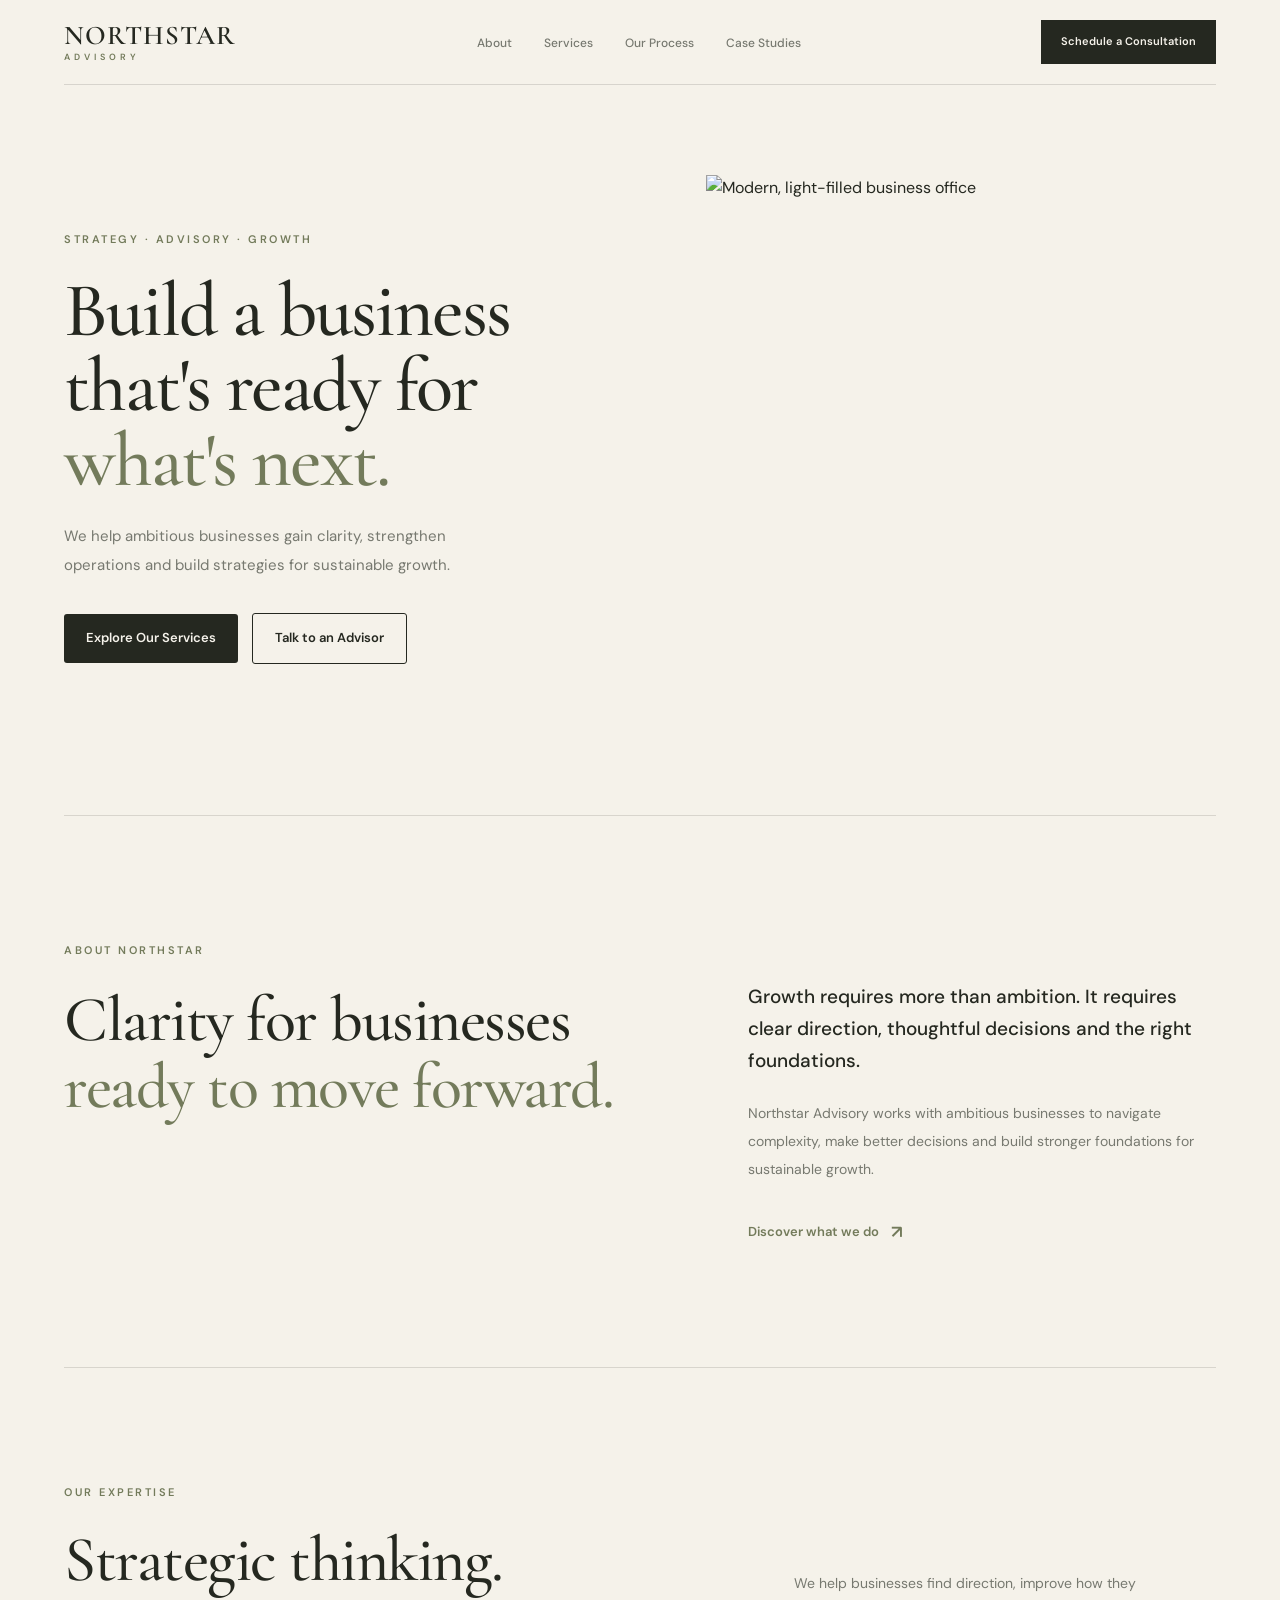
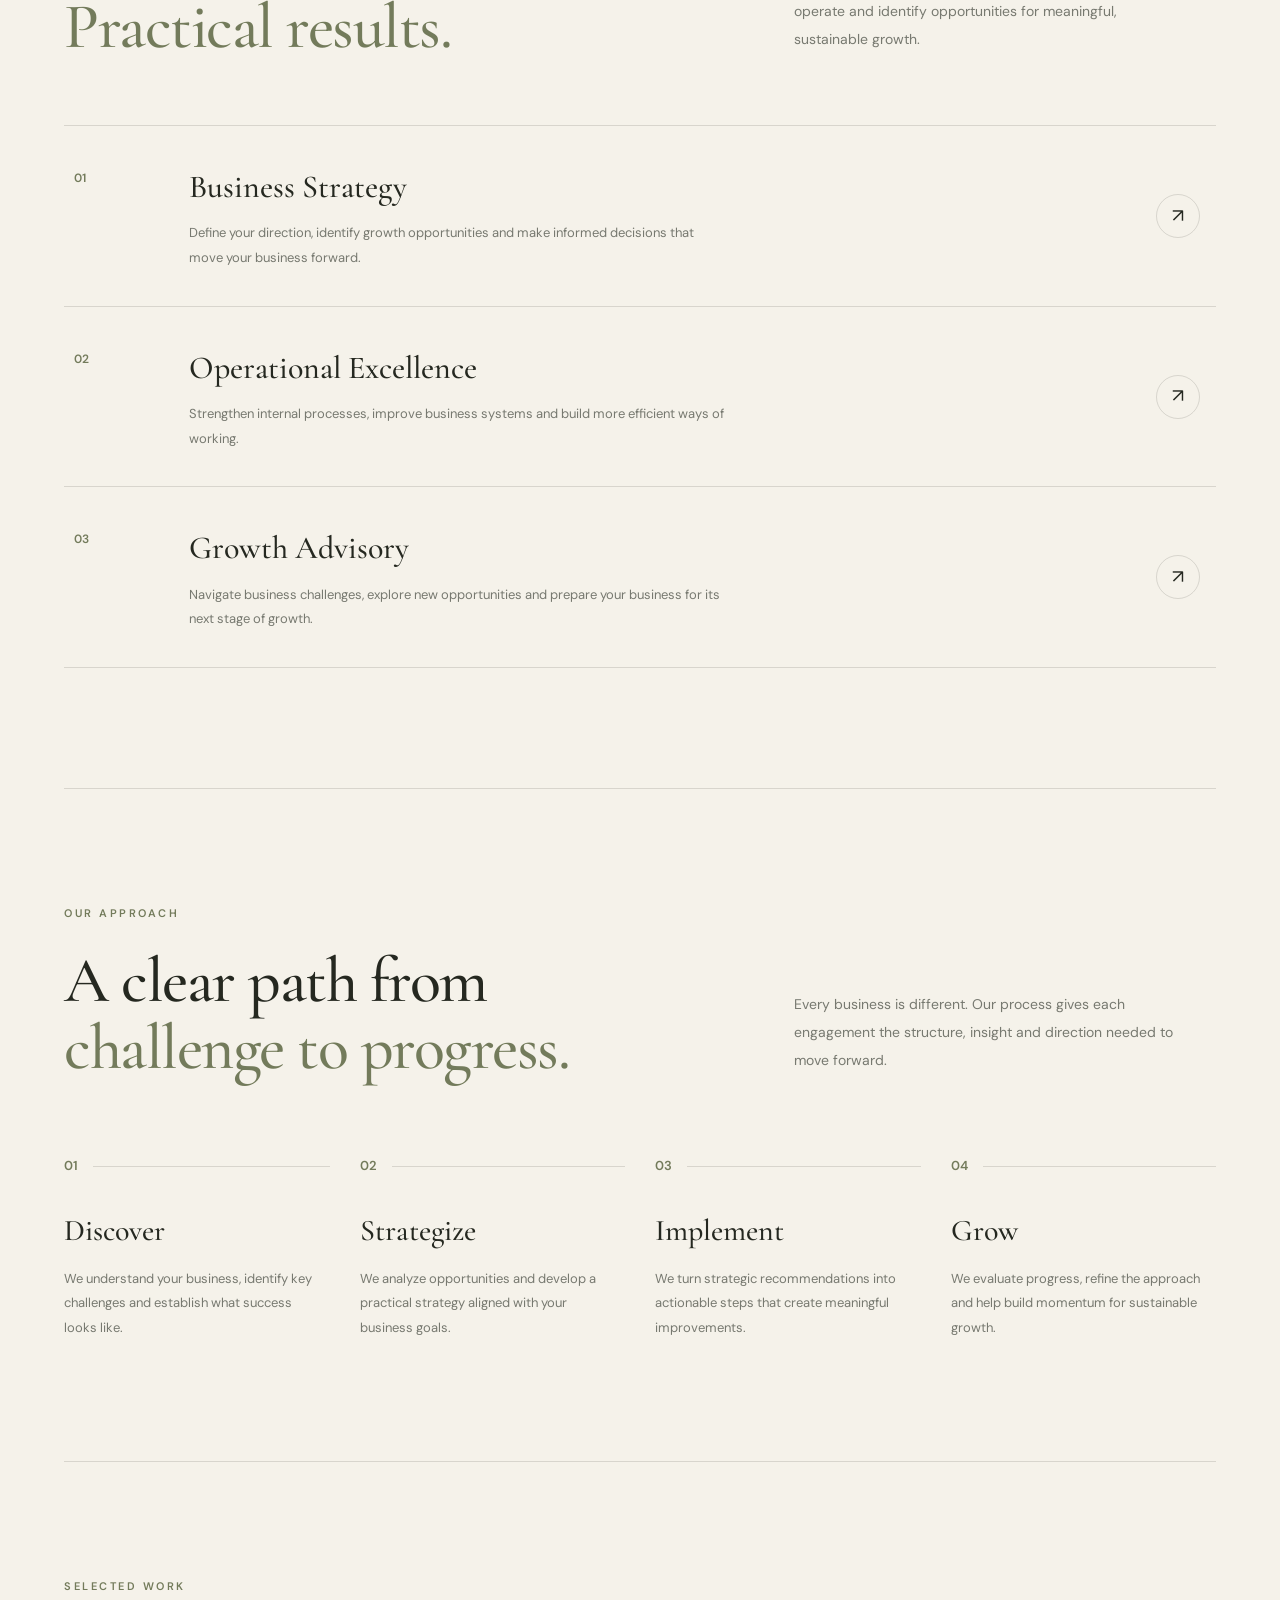
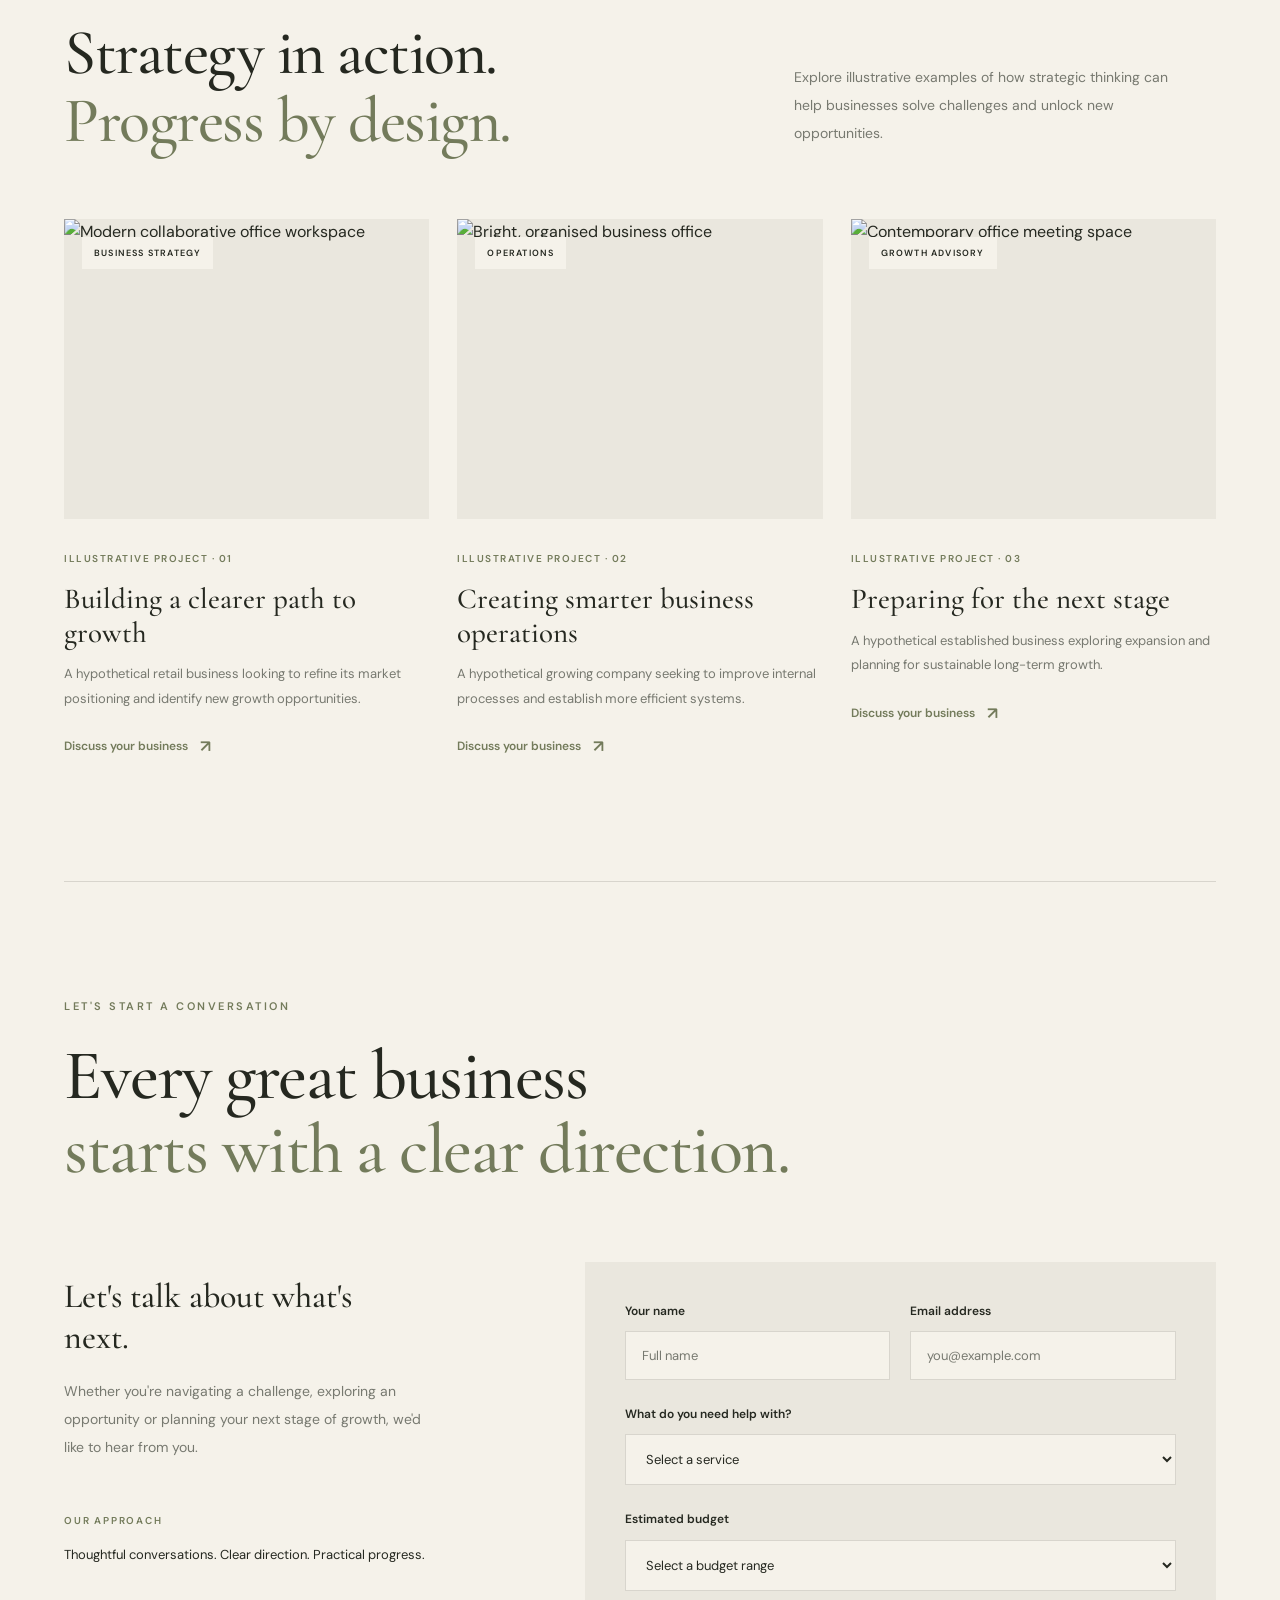
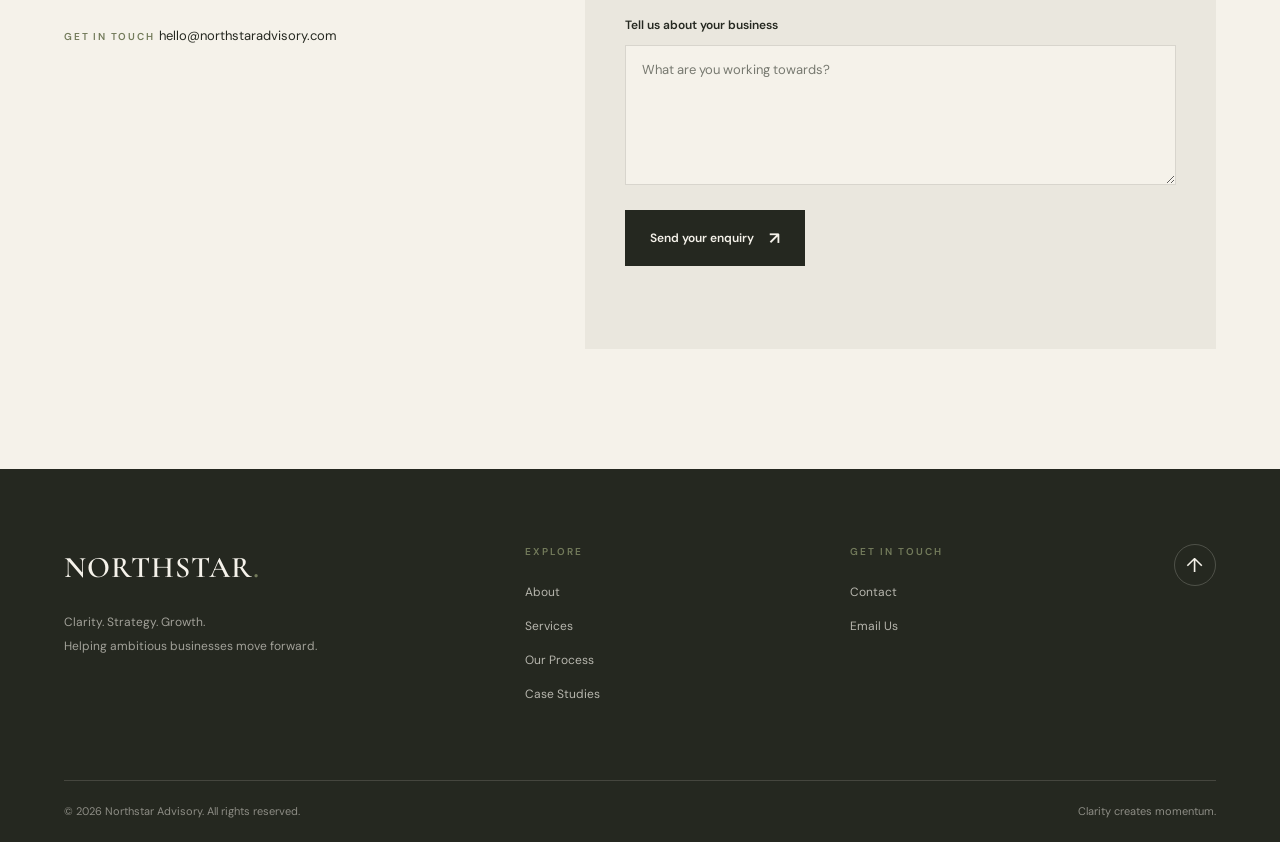
==== commit 765a53f5: "Northstar Advisory v3" ====
--- a/projects/Northstar Advisory/index.html
+++ b/projects/Northstar Advisory/index.html
@@ -42,7 +42,6 @@
         >
           <span></span>
           <span></span>
-          <span></span>
         </button>
       </nav>
     </header>
@@ -72,51 +71,34 @@
         </div>
 
         <div class="hero-visual">
-          <div class="visual-card">
-            <span class="visual-label">OUR APPROACH</span>
-
-            <div class="visual-icon">✦</div>
-
-            <div class="visual-content" aria-live="polite">
-              <h2 id="visual-heading">Clarity creates momentum.</h2>
-
-              <p id="visual-description">
-                Better decisions. Stronger operations. Sustainable growth.
-              </p>
-            </div>
-
-            <div class="visual-divider"></div>
-
-            <div class="visual-footer">
-              <span id="visual-category">01 / STRATEGIC THINKING</span>
-              <span>✦</span>
-            </div>
-          </div>
-
-          <div class="visual-glow"></div>
+          <img
+            src="https://images.unsplash.com/photo-1497366811353-6870744d04b2"
+            alt="Modern, light-filled business office"
+            class="hero-image"
+          />
         </div>
       </section>
 
       <section class="about container" id="about">
         <div class="about-heading">
           <span class="section-label">ABOUT NORTHSTAR</span>
+
           <h2>
-            Helping businesses move forward with
-            <span>clarity and confidence.</span>
+            Clarity for businesses
+            <span>ready to move forward.</span>
           </h2>
         </div>
 
         <div class="about-content">
           <p class="about-intro">
             Growth requires more than ambition. It requires clear direction,
-            thoughtful decisions and systems that support progress.
+            thoughtful decisions and the right foundations.
           </p>
 
           <p class="about-description">
-            At Northstar Advisory, we work with ambitious businesses to navigate
-            challenges, identify opportunities and turn strategic thinking into
-            meaningful results. Our approach combines practical insight with a
-            deep understanding of what it takes to build sustainable businesses.
+            Northstar Advisory works with ambitious businesses to navigate
+            complexity, make better decisions and build stronger foundations for
+            sustainable growth.
           </p>
 
           <a href="#services" class="about-link">
@@ -128,56 +110,92 @@
       <section class="services container" id="services">
         <div class="services-header">
           <div>
-            <span class="section-label">WHAT WE DO</span>
-            <h2>Strategic solutions for <span>lasting progress.</span></h2>
+            <span class="section-label">OUR EXPERTISE</span>
+            <h2>
+              Strategic thinking.
+              <span>Practical results.</span>
+            </h2>
           </div>
 
           <p>
-            We help businesses overcome challenges, improve performance and
-            create a clear path toward sustainable growth.
-          </p>
-        </div>
-
-        <div class="services-grid">
-          <article class="service-card">
+            We help businesses find direction, improve how they operate and
+            identify opportunities for meaningful, sustainable growth.
+          </p>
+        </div>
+
+        <div class="services-list">
+          <article class="service-item">
             <span class="service-number">01</span>
-            <div class="service-icon">↗</div>
-            <h3>Business Strategy</h3>
-            <p>
-              Develop clear business strategies, identify growth opportunities
-              and make confident decisions about what's next.
-            </p>
-            <a href="#contact">Explore service <span>↗</span></a>
-          </article>
-
-          <article class="service-card">
+
+            <div class="service-content">
+              <h3>Business Strategy</h3>
+              <p>
+                Define your direction, identify growth opportunities and make
+                informed decisions that move your business forward.
+              </p>
+            </div>
+
+            <a
+              href="#contact"
+              class="service-link"
+              aria-label="Discuss Business Strategy"
+            >
+              ↗
+            </a>
+          </article>
+
+          <article class="service-item">
             <span class="service-number">02</span>
-            <div class="service-icon">⌘</div>
-            <h3>Operational Excellence</h3>
-            <p>
-              Improve internal processes, strengthen business systems and
-              eliminate inefficiencies that slow progress.
-            </p>
-            <a href="#contact">Explore service <span>↗</span></a>
-          </article>
-
-          <article class="service-card">
+
+            <div class="service-content">
+              <h3>Operational Excellence</h3>
+              <p>
+                Strengthen internal processes, improve business systems and
+                build more efficient ways of working.
+              </p>
+            </div>
+
+            <a
+              href="#contact"
+              class="service-link"
+              aria-label="Discuss Operational Excellence"
+            >
+              ↗
+            </a>
+          </article>
+
+          <article class="service-item">
             <span class="service-number">03</span>
-            <div class="service-icon">◈</div>
-            <h3>Growth Advisory</h3>
-            <p>
-              Identify new opportunities, navigate business challenges and build
-              a foundation for sustainable long-term growth.
-            </p>
-            <a href="#contact">Explore service <span>↗</span></a>
+
+            <div class="service-content">
+              <h3>Growth Advisory</h3>
+              <p>
+                Navigate business challenges, explore new opportunities and
+                prepare your business for its next stage of growth.
+              </p>
+            </div>
+
+            <a
+              href="#contact"
+              class="service-link"
+              aria-label="Discuss Growth Advisory"
+            >
+              ↗
+            </a>
           </article>
         </div>
       </section>
 
       <section class="process container" id="process">
         <div class="process-header">
-          <span class="section-label">HOW WE WORK</span>
-          <h2>A clear path from <span>challenge to progress.</span></h2>
+          <div class="process-heading">
+            <span class="section-label">OUR APPROACH</span>
+            <h2>
+              A clear path from
+              <span>challenge to progress.</span>
+            </h2>
+          </div>
+
           <p>
             Every business is different. Our process gives each engagement the
             structure, insight and direction needed to move forward.
@@ -239,208 +257,217 @@
         <div class="case-header">
           <div>
             <span class="section-label">SELECTED WORK</span>
-            <h2>Strategy in action. <span>Progress by design.</span></h2>
+            <h2>
+              Strategy in action.
+              <span>Progress by design.</span>
+            </h2>
           </div>
 
           <p>
-            Explore examples of how strategic thinking can help businesses solve
-            challenges and unlock new opportunities.
+            Explore illustrative examples of how strategic thinking can help
+            businesses solve challenges and unlock new opportunities.
           </p>
         </div>
 
         <div class="case-grid">
           <article class="case-card">
             <div class="case-visual case-visual-one">
+              <img
+                src="https://images.unsplash.com/photo-1497366754035-f200968a6e72"
+                alt="Modern collaborative office workspace"
+              />
               <span class="case-tag">BUSINESS STRATEGY</span>
-              <div class="case-graphic">
-                <span>01</span>
-                <div class="graphic-line"></div>
-                <span>GROWTH</span>
-              </div>
             </div>
 
             <div class="case-info">
-              <span class="case-category">ILLUSTRATIVE PROJECT</span>
+              <span class="case-category">ILLUSTRATIVE PROJECT · 01</span>
               <h3>Building a clearer path to growth</h3>
               <p>
                 A hypothetical retail business looking to refine its market
                 positioning and identify new growth opportunities.
               </p>
-              <a href="#contact">Discuss your business <span>↗</span></a>
+              <a href="#contact"> Discuss your business <span>↗</span> </a>
             </div>
           </article>
 
           <article class="case-card">
             <div class="case-visual case-visual-two">
+              <img
+                src="https://images.unsplash.com/photo-1497366811353-6870744d04b2"
+                alt="Bright, organised business office"
+              />
               <span class="case-tag">OPERATIONS</span>
-              <div class="case-graphic">
-                <span>02</span>
-                <div class="graphic-bars">
-                  <i></i><i></i><i></i><i></i><i></i>
-                </div>
-                <span>EFFICIENCY</span>
-              </div>
             </div>
 
             <div class="case-info">
-              <span class="case-category">ILLUSTRATIVE PROJECT</span>
+              <span class="case-category">ILLUSTRATIVE PROJECT · 02</span>
               <h3>Creating smarter business operations</h3>
               <p>
                 A hypothetical growing company seeking to improve internal
                 processes and establish more efficient systems.
               </p>
-              <a href="#contact">Discuss your business <span>↗</span></a>
+              <a href="#contact"> Discuss your business <span>↗</span> </a>
             </div>
           </article>
 
           <article class="case-card">
             <div class="case-visual case-visual-three">
+              <img
+                src="https://images.unsplash.com/photo-1497366216548-37526070297c"
+                alt="Contemporary office meeting space"
+              />
               <span class="case-tag">GROWTH ADVISORY</span>
-              <div class="case-graphic">
-                <span>03</span>
-                <div class="graphic-orbit">
-                  <i></i>
-                </div>
-                <span>VISION</span>
-              </div>
             </div>
 
             <div class="case-info">
-              <span class="case-category">ILLUSTRATIVE PROJECT</span>
+              <span class="case-category">ILLUSTRATIVE PROJECT · 03</span>
               <h3>Preparing for the next stage</h3>
               <p>
                 A hypothetical established business exploring expansion and
                 planning for sustainable long-term growth.
               </p>
-              <a href="#contact">Discuss your business <span>↗</span></a>
+              <a href="#contact"> Discuss your business <span>↗</span> </a>
             </div>
           </article>
         </div>
       </section>
 
       <section class="contact container" id="contact">
-        <div class="contact-content">
-          <span class="section-label">LET'S WORK TOGETHER</span>
-
-          <h2>Ready to move your business <span>forward?</span></h2>
-
-          <p>
-            Every meaningful improvement starts with a conversation. Tell us
-            about your business, your challenges and where you want to go.
-          </p>
-
-          <div class="contact-details">
-            <div>
-              <span class="contact-detail-label">EMAIL US</span>
+        <div class="contact-header">
+          <span class="section-label">LET'S START A CONVERSATION</span>
+          <h2>
+            Every great business
+            <span>starts with a clear direction.</span>
+          </h2>
+        </div>
+
+        <div class="contact-layout">
+          <div class="contact-info">
+            <h3>Let's talk about what's next.</h3>
+
+            <p>
+              Whether you're navigating a challenge, exploring an opportunity or
+              planning your next stage of growth, we'd like to hear from you.
+            </p>
+
+            <div class="contact-detail">
+              <span>OUR APPROACH</span>
+              <p>
+                Thoughtful conversations. Clear direction. Practical progress.
+              </p>
+            </div>
+
+            <div class="contact-detail">
+              <span>GET IN TOUCH</span>
               <a href="mailto:hello@northstaradvisory.com">
                 hello@northstaradvisory.com
               </a>
             </div>
-
-            <div>
-              <span class="contact-detail-label">OUR APPROACH</span>
-              <span>Thoughtful conversations. Clear direction.</span>
-            </div>
-          </div>
-        </div>
-
-        <form class="contact-form" id="contact-form">
-          <h3>Start a conversation</h3>
-          <p>Tell us a little about what you're looking for.</p>
-
-          <div class="form-group">
-            <label for="contact-name">Full name</label>
-            <input
-              type="text"
-              id="contact-name"
-              name="name"
-              placeholder="Your name"
-              required
-            />
-          </div>
-
-          <div class="form-group">
-            <label for="contact-email">Email address</label>
-            <input
-              type="email"
-              id="contact-email"
-              name="email"
-              placeholder="you@example.com"
-              required
-            />
-          </div>
-
-          <div class="form-group">
-            <label for="contact-company">Company name</label>
-            <input
-              type="text"
-              id="contact-company"
-              name="company"
-              placeholder="Your company"
-            />
-          </div>
-
-          <div class="form-group">
-            <label for="contact-message">How can we help?</label>
-            <textarea
-              id="contact-message"
-              name="message"
-              rows="4"
-              placeholder="Tell us about your business and what you need..."
-              required
-            ></textarea>
-          </div>
-
-          <button type="submit" class="form-submit">
-            Send enquiry <span>↗</span>
-          </button>
-
-          <p class="form-status" id="form-status" aria-live="polite"></p>
-        </form>
+          </div>
+
+          <form id="contact-form">
+            <div class="form-row">
+              <div class="form-group">
+                <label for="name">Your name</label>
+                <input
+                  type="text"
+                  id="name"
+                  name="name"
+                  placeholder="Full name"
+                  required
+                />
+              </div>
+
+              <div class="form-group">
+                <label for="email">Email address</label>
+                <input
+                  type="email"
+                  id="email"
+                  name="email"
+                  placeholder="you@example.com"
+                  required
+                />
+              </div>
+            </div>
+
+            <div class="form-group">
+              <label for="project_type">What do you need help with?</label>
+              <select id="project_type" name="project_type" required>
+                <option value="" disabled selected>Select a service</option>
+                <option value="Business Strategy">Business Strategy</option>
+                <option value="Operational Excellence">
+                  Operational Excellence
+                </option>
+                <option value="Growth Advisory">Growth Advisory</option>
+                <option value="Other">Something else</option>
+              </select>
+            </div>
+
+            <div class="form-group">
+              <label for="budget">Estimated budget</label>
+              <select id="budget" name="budget">
+                <option value="" disabled selected>
+                  Select a budget range
+                </option>
+                <option value="Under $1,000">Under $1,000</option>
+                <option value="$1,000 - $5,000">$1,000 - $5,000</option>
+                <option value="$5,000 - $10,000">$5,000 - $10,000</option>
+                <option value="$10,000+">$10,000+</option>
+                <option value="Not sure yet">Not sure yet</option>
+              </select>
+            </div>
+
+            <div class="form-group">
+              <label for="message">Tell us about your business</label>
+              <textarea
+                id="message"
+                name="message"
+                rows="5"
+                placeholder="What are you working towards?"
+                required
+              ></textarea>
+            </div>
+
+            <button type="submit" class="contact-submit">
+              Send your enquiry <span>↗</span>
+            </button>
+
+            <p id="form-status" aria-live="polite"></p>
+          </form>
+        </div>
       </section>
 
       <footer class="footer">
         <div class="footer-main container">
           <div class="footer-brand">
-            <a href="#" class="brand">
-              <span class="brand-name">NORTHSTAR</span>
-              <span class="brand-subtitle">ADVISORY</span>
-            </a>
-
-            <p>
-              Clarity in strategy. Confidence in decisions. A stronger
-              foundation for what's next.
-            </p>
-          </div>
-
-          <div class="footer-column">
-            <h4>Explore</h4>
+            <a href="#home" class="footer-logo">NORTHSTAR<span>.</span></a>
+            <p>
+              Clarity. Strategy. Growth.
+              <br />
+              Helping ambitious businesses move forward.
+            </p>
+          </div>
+
+          <div class="footer-navigation">
+            <span class="footer-label">EXPLORE</span>
             <a href="#about">About</a>
             <a href="#services">Services</a>
             <a href="#process">Our Process</a>
             <a href="#case-studies">Case Studies</a>
           </div>
 
-          <div class="footer-column">
-            <h4>Get in touch</h4>
-            <a href="#contact">Contact us</a>
-            <a href="mailto:hello@northstaradvisory.com"> Email Northstar </a>
-          </div>
-
-          <div class="footer-column">
-            <h4>Our focus</h4>
-            <span>Business Strategy</span>
-            <span>Operational Excellence</span>
-            <span>Growth Advisory</span>
-          </div>
+          <div class="footer-navigation">
+            <span class="footer-label">GET IN TOUCH</span>
+            <a href="#contact">Contact</a>
+            <a href="mailto:hello@northstaradvisory.com"> Email Us </a>
+          </div>
+
+          <a href="#home" class="back-to-top" aria-label="Back to top"> ↑ </a>
         </div>
 
         <div class="footer-bottom container">
-          <p>
-            © <span id="current-year"></span> Northstar Advisory. All rights
-            reserved.
-          </p>
-          <a href="#home">Back to top ↑</a>
+          <p>© 2026 Northstar Advisory. All rights reserved.</p>
+          <span>Clarity creates momentum.</span>
         </div>
       </footer>
     </main>
--- a/projects/Northstar Advisory/css/style.css
+++ b/projects/Northstar Advisory/css/style.css
@@ -2,7 +2,7 @@
    GLOBAL STYLES
 ========================= */
 
-@import url("https://fonts.googleapis.com/css2?family=Inter:ital,opsz,wght@0,14..32,100..900;1,14..32,100..900&family=Manrope:wght@200..800&display=swap");
+@import url("https://fonts.googleapis.com/css2?family=Cormorant+Garamond:wght@400;500;600&family=DM+Sans:wght@400;500;600;700&display=swap");
 
 * {
   margin: 0;
@@ -11,14 +11,12 @@
 }
 
 :root {
-  --obsidian: #080d18;
-  --midnight: #101a2b;
-  --glass: rgba(255, 255, 255, 0.07);
-  --glass-border: rgba(255, 255, 255, 0.14);
-  --electric-blue: #638cff;
-  --ice-blue: #a8c7ff;
-  --white: #f5f7fc;
-  --muted: #929eb2;
+  --ivory: #f5f2ea;
+  --charcoal: #252820;
+  --text-muted: #777970;
+  --olive: #737b5b;
+  --cream: #eae7de;
+  --border: rgba(37, 40, 32, 0.14);
 }
 
 html {
@@ -26,9 +24,9 @@
 }
 
 body {
-  font-family: "Inter", sans-serif;
-  background: var(--obsidian);
-  color: var(--white);
+  font-family: "DM Sans", sans-serif;
+  background: var(--ivory);
+  color: var(--charcoal);
   line-height: 1.6;
 }
 
@@ -38,7 +36,7 @@
 h4,
 h5,
 h6 {
-  font-family: "Manrope", sans-serif;
+  font-family: "Cormorant Garamond", serif;
 }
 
 /* =========================
@@ -50,98 +48,229 @@
   margin-inline: auto;
 }
 
-/* =========================
+/* ================================
    NAVIGATION
-========================= */
+================================ */
 
 .header {
   position: sticky;
   top: 0;
   z-index: 1000;
-  padding-top: 20px;
+  padding-top: 0;
+  background: rgba(245, 242, 234, 0.96);
+  backdrop-filter: blur(15px);
+  -webkit-backdrop-filter: blur(15px);
 }
 
 .navbar {
   display: flex;
   align-items: center;
   justify-content: space-between;
-
-  padding: 14px 24px;
-
-  background: rgba(16, 26, 43, 0.75);
-  border: 1px solid var(--glass-border);
-  border-radius: 18px;
-
-  backdrop-filter: blur(20px);
-  -webkit-backdrop-filter: blur(20px);
-}
+  padding-top: 20px;
+  padding-bottom: 20px;
+  border-bottom: 1px solid var(--border);
+}
+
+/* Brand */
 
 .brand {
   display: flex;
   flex-direction: column;
   text-decoration: none;
-  line-height: 1.1;
+  line-height: 1;
 }
 
 .brand-name {
-  font-family: "Manrope", sans-serif;
-  font-size: 18px;
-  font-weight: 800;
-  letter-spacing: 2px;
-  color: var(--white);
+  color: var(--charcoal);
+  font-family: "Cormorant Garamond", serif;
+  font-size: 27px;
+  font-weight: 600;
+  letter-spacing: 1px;
 }
 
 .brand-subtitle {
+  margin-top: 4px;
+  color: var(--olive);
+  font-family: "DM Sans", sans-serif;
   font-size: 9px;
+  font-weight: 600;
   letter-spacing: 4px;
-  color: var(--ice-blue);
-}
+}
+
+/* Navigation links */
 
 .nav-links {
   display: flex;
   align-items: center;
   gap: 32px;
-
   list-style: none;
 }
 
 .nav-links a {
+  color: var(--text-muted);
+  font-size: 12px;
+  font-weight: 500;
   text-decoration: none;
-  color: var(--muted);
-  font-size: 13px;
-  font-weight: 500;
-
   transition: color 0.3s ease;
 }
 
 .nav-links a:hover {
-  color: var(--white);
-}
+  color: var(--olive);
+}
+
+/* Consultation button */
 
 .nav-cta {
-  padding: 11px 18px;
-
-  background: var(--electric-blue);
-  color: var(--white);
-
-  border-radius: 10px;
+  padding: 12px 19px;
+  background: var(--charcoal);
+  color: var(--ivory);
+  border: 1px solid var(--charcoal);
   text-decoration: none;
-
-  font-size: 12px;
-  font-weight: 600;
-
+  font-size: 11px;
+  font-weight: 600;
   transition:
     background 0.3s ease,
-    transform 0.3s ease;
+    color 0.3s ease;
 }
 
 .nav-cta:hover {
-  background: #7d9eff;
-  transform: translateY(-2px);
-}
+  background: transparent;
+  color: var(--charcoal);
+}
+
+/* Mobile menu button */
 
 .menu-toggle {
   display: none;
+}
+
+/* ================================
+   MOBILE NAVIGATION
+================================ */
+
+@media (max-width: 768px) {
+  .navbar {
+    position: relative;
+    padding-top: 17px;
+    padding-bottom: 17px;
+  }
+
+  .brand-name {
+    font-size: 25px;
+  }
+
+  /* Menu button */
+  .menu-toggle {
+    display: flex;
+    position: relative;
+    align-items: center;
+    justify-content: center;
+    width: 42px;
+    height: 42px;
+    padding: 0;
+    border: 1px solid var(--border);
+    background: transparent;
+    cursor: pointer;
+    z-index: 1002;
+  }
+
+  .menu-toggle span {
+    position: absolute;
+    top: 50%;
+    left: 50%;
+    display: block;
+    width: 20px;
+    height: 1.5px;
+    margin: 0;
+    background: var(--charcoal);
+    border-radius: 2px;
+    transform-origin: center;
+    transition: transform 0.3s ease;
+  }
+
+  /* First line */
+  .menu-toggle span:first-child {
+    transform: translate(-50%, calc(-50% - 3.75px));
+  }
+
+  /* Second line */
+  .menu-toggle span:last-child {
+    transform: translate(-50%, calc(-50% + 3.75px));
+  }
+
+  /* Transform into X */
+  .menu-toggle.active span:first-child {
+    transform: translate(-50%, -50%) rotate(45deg);
+  }
+
+  .menu-toggle.active span:last-child {
+    transform: translate(-50%, -50%) rotate(-45deg);
+  }
+
+  /* Dropdown menu */
+
+  .nav-links {
+    position: absolute;
+    top: 100%;
+    left: 0;
+    right: 0;
+    display: flex;
+    flex-direction: column;
+    align-items: stretch;
+    gap: 0;
+    padding: 12px 22px 22px;
+    background: var(--ivory);
+    border-bottom: 1px solid var(--border);
+
+    opacity: 0;
+    visibility: hidden;
+    transform: translateY(-10px);
+    transition:
+      opacity 0.3s ease,
+      visibility 0.3s ease,
+      transform 0.3s ease;
+  }
+
+  .nav-links.active {
+    opacity: 1;
+    visibility: visible;
+    transform: translateY(0);
+  }
+
+  .nav-links li {
+    width: 100%;
+    border-bottom: 1px solid var(--border);
+  }
+
+  .nav-links a {
+    display: block;
+    padding: 16px 0;
+    font-size: 13px;
+  }
+
+  .nav-cta {
+    display: none;
+  }
+}
+
+@media (max-width: 480px) {
+  .navbar {
+    padding-top: 15px;
+    padding-bottom: 15px;
+  }
+
+  .brand-name {
+    font-size: 23px;
+  }
+
+  .brand-subtitle {
+    font-size: 8px;
+  }
+
+  .nav-links {
+    padding-left: 18px;
+    padding-right: 18px;
+  }
 }
 
 /* =========================
@@ -457,90 +586,108 @@
   }
 }
 
-/* ABOUT SECTION */
+/* =========================
+   ABOUT SECTION
+========================= */
 
 .about {
   display: grid;
   grid-template-columns: 1fr 0.8fr;
+  align-items: start;
   gap: 100px;
-  padding-top: 110px;
-  padding-bottom: 110px;
-  border-top: 1px solid var(--glass-border);
-}
-
-.section-label {
-  color: var(--ice-blue);
+
+  padding-top: 120px;
+  padding-bottom: 120px;
+
+  border-top: 1px solid var(--border);
+}
+
+.about-heading {
+  max-width: 580px;
+}
+
+.about .section-label {
+  color: var(--olive);
   font-size: 11px;
   font-weight: 600;
-  letter-spacing: 2px;
+  letter-spacing: 2.5px;
 }
 
 .about-heading h2 {
-  max-width: 550px;
-  margin-top: 22px;
-  font-size: clamp(32px, 4vw, 48px);
-  line-height: 1.2;
+  margin-top: 25px;
+
+  font-family: "Cormorant Garamond", serif;
+  font-size: clamp(46px, 5vw, 66px);
+  font-weight: 500;
+  line-height: 1.05;
   letter-spacing: -1.5px;
 }
 
 .about-heading h2 span {
-  color: var(--electric-blue);
+  color: var(--olive);
 }
 
 .about-content {
-  padding-top: 35px;
+  padding-top: 45px;
 }
 
 .about-intro {
-  color: var(--white);
+  color: var(--charcoal);
   font-size: 19px;
   font-weight: 500;
   line-height: 1.7;
 }
 
 .about-description {
-  margin-top: 20px;
-  color: var(--muted);
+  margin-top: 22px;
+
+  color: var(--text-muted);
   font-size: 14px;
-  line-height: 1.9;
+  line-height: 2;
 }
 
 .about-link {
   display: inline-flex;
   align-items: center;
   gap: 12px;
-  margin-top: 30px;
-  color: var(--ice-blue);
+
+  margin-top: 35px;
+
+  color: var(--olive);
   text-decoration: none;
   font-size: 13px;
   font-weight: 600;
+
   transition: gap 0.3s ease;
 }
 
 .about-link:hover {
-  gap: 18px;
+  gap: 19px;
 }
 
 .about-link span {
   font-size: 18px;
 }
+
+/* ABOUT RESPONSIVENESS */
 
 @media (max-width: 768px) {
   .about {
     grid-template-columns: 1fr;
-    gap: 25px;
-    padding-top: 75px;
-    padding-bottom: 75px;
+    gap: 15px;
+
+    padding-top: 85px;
+    padding-bottom: 85px;
   }
 
   .about-content {
-    padding-top: 0;
+    padding-top: 15px;
   }
 }
 
 @media (max-width: 480px) {
   .about-heading h2 {
-    font-size: 34px;
+    font-size: 46px;
   }
 
   .about-intro {
@@ -548,180 +695,266 @@
   }
 }
 
-/* SERVICES SECTION */
+/* ================================
+   SERVICES
+================================ */
 
 .services {
   padding-top: 110px;
-  padding-bottom: 110px;
-  border-top: 1px solid var(--glass-border);
-}
+  padding-bottom: 120px;
+  border-top: 1px solid var(--border);
+}
+
+/* Section heading */
 
 .services-header {
-  display: flex;
-  justify-content: space-between;
-  align-items: flex-end;
-  gap: 50px;
-  margin-bottom: 55px;
+  display: grid;
+  grid-template-columns: 1fr 0.65fr;
+  align-items: end;
+  gap: 80px;
+  margin-bottom: 65px;
+}
+
+.services-header .section-label {
+  color: var(--olive);
+  font-size: 11px;
+  font-weight: 600;
+  letter-spacing: 2.5px;
 }
 
 .services-header h2 {
-  max-width: 550px;
-  margin-top: 20px;
-  font-size: clamp(34px, 4vw, 48px);
-  line-height: 1.2;
+  max-width: 600px;
+  margin-top: 22px;
+  font-family: "Cormorant Garamond", serif;
+  font-size: clamp(48px, 5vw, 68px);
+  font-weight: 500;
+  line-height: 1.05;
   letter-spacing: -1.5px;
 }
 
 .services-header h2 span {
-  color: var(--electric-blue);
+  display: block;
+  color: var(--olive);
 }
 
 .services-header > p {
   max-width: 390px;
-  color: var(--muted);
+  padding-bottom: 7px;
+  color: var(--text-muted);
   font-size: 14px;
+  line-height: 2;
+}
+
+/* Services list */
+
+.services-list {
+  border-top: 1px solid var(--border);
+}
+
+.service-item {
+  display: grid;
+  grid-template-columns: 80px 1fr 50px;
+  align-items: center;
+  gap: 35px;
+  padding: 35px 10px;
+  border-bottom: 1px solid var(--border);
+  transition: padding 0.3s ease;
+}
+
+.service-item:hover {
+  padding-left: 20px;
+  padding-right: 0;
+}
+
+.service-number {
+  align-self: start;
+  padding-top: 8px;
+  color: var(--olive);
+  font-family: "DM Sans", sans-serif;
+  font-size: 12px;
+  font-weight: 600;
+}
+
+.service-content h3 {
+  color: var(--charcoal);
+  font-family: "Cormorant Garamond", serif;
+  font-size: 32px;
+  font-weight: 500;
+}
+
+.service-content p {
+  max-width: 540px;
+  margin-top: 9px;
+  color: var(--text-muted);
+  font-size: 13px;
   line-height: 1.9;
 }
 
-.services-grid {
-  display: grid;
-  grid-template-columns: repeat(3, 1fr);
-  gap: 20px;
-}
-
-.service-card {
-  position: relative;
-  padding: 32px;
-  background: var(--glass);
-  border: 1px solid var(--glass-border);
-  border-radius: 20px;
-  transition:
-    transform 0.3s ease,
-    border-color 0.3s ease;
-}
-
-.service-card:hover {
-  transform: translateY(-7px);
-  border-color: rgba(99, 140, 255, 0.5);
-}
-
-.service-number {
-  color: var(--muted);
-  font-size: 11px;
-  letter-spacing: 1px;
-}
-
-.service-icon {
+.service-link {
   display: flex;
+  width: 44px;
+  height: 44px;
   align-items: center;
   justify-content: center;
-  width: 50px;
-  height: 50px;
-  margin-top: 35px;
-  background: rgba(99, 140, 255, 0.12);
-  border: 1px solid rgba(99, 140, 255, 0.25);
-  border-radius: 14px;
-  color: var(--ice-blue);
-  font-size: 23px;
-}
-
-.service-card h3 {
-  margin-top: 25px;
-  font-size: 20px;
-}
-
-.service-card p {
-  min-height: 105px;
-  margin-top: 13px;
-  color: var(--muted);
-  font-size: 13px;
-  line-height: 1.9;
-}
-
-.service-card a {
-  display: inline-flex;
-  align-items: center;
-  gap: 10px;
-  margin-top: 25px;
-  color: var(--ice-blue);
+  border: 1px solid var(--border);
+  border-radius: 50%;
+  color: var(--charcoal);
+  font-size: 19px;
   text-decoration: none;
-  font-size: 12px;
-  font-weight: 600;
-  transition: gap 0.3s ease;
-}
-
-.service-card a:hover {
-  gap: 16px;
+  transition:
+    background 0.3s ease,
+    color 0.3s ease,
+    border-color 0.3s ease,
+    transform 0.3s ease;
+}
+
+.service-link:hover {
+  background: var(--olive);
+  border-color: var(--olive);
+  color: var(--ivory);
+  transform: rotate(45deg);
 }
 
 @media (max-width: 768px) {
   .services {
-    padding-top: 75px;
+    padding-top: 85px;
+    padding-bottom: 90px;
+  }
+
+  .services-header {
+    grid-template-columns: 1fr;
+    gap: 20px;
+    margin-bottom: 45px;
+  }
+
+  .services-header h2 {
+    font-size: 54px;
+  }
+
+  .services-header > p {
+    max-width: 500px;
+  }
+
+  .service-item {
+    grid-template-columns: 45px 1fr 40px;
+    gap: 20px;
+    padding: 28px 5px;
+  }
+
+  .service-item:hover {
+    padding-left: 10px;
+  }
+
+  .service-content h3 {
+    font-size: 28px;
+  }
+
+  .service-content p {
+    font-size: 13px;
+  }
+
+  .service-link {
+    width: 38px;
+    height: 38px;
+  }
+}
+
+@media (max-width: 480px) {
+  .services {
+    padding-top: 70px;
     padding-bottom: 75px;
   }
 
-  .services-header {
-    flex-direction: column;
-    align-items: flex-start;
-    gap: 20px;
-    margin-bottom: 35px;
-  }
-
-  .services-grid {
-    grid-template-columns: 1fr;
-  }
-
-  .service-card p {
-    min-height: auto;
-  }
-}
-
-@media (max-width: 480px) {
   .services-header h2 {
-    font-size: 34px;
-  }
-
-  .service-card {
-    padding: 27px;
-  }
-}
-
-/* PROCESS SECTION */
+    font-size: 45px;
+  }
+
+  .services-header > p {
+    font-size: 13px;
+  }
+
+  .service-item {
+    grid-template-columns: 28px 1fr 34px;
+    gap: 12px;
+    padding: 25px 0;
+  }
+
+  .service-number {
+    font-size: 10px;
+  }
+
+  .service-content h3 {
+    font-size: 25px;
+  }
+
+  .service-content p {
+    font-size: 12px;
+    line-height: 1.8;
+  }
+
+  .service-link {
+    width: 32px;
+    height: 32px;
+    font-size: 16px;
+  }
+}
+
+/* ================================
+   PROCESS SECTION
+================================ */
 
 .process {
   padding-top: 110px;
-  padding-bottom: 110px;
-  border-top: 1px solid var(--glass-border);
-}
+  padding-bottom: 120px;
+  border-top: 1px solid var(--border);
+}
+
+/* Section heading */
 
 .process-header {
-  max-width: 650px;
-  margin-bottom: 65px;
-}
-
-.process-header h2 {
-  margin-top: 20px;
-  font-size: clamp(34px, 4vw, 48px);
-  line-height: 1.2;
+  display: grid;
+  grid-template-columns: 1fr 0.65fr;
+  align-items: end;
+  gap: 80px;
+  margin-bottom: 75px;
+}
+
+.process-heading .section-label {
+  color: var(--olive);
+  font-size: 11px;
+  font-weight: 600;
+  letter-spacing: 2.5px;
+}
+
+.process-heading h2 {
+  max-width: 600px;
+  margin-top: 22px;
+  font-family: "Cormorant Garamond", serif;
+  font-size: clamp(48px, 5vw, 68px);
+  font-weight: 500;
+  line-height: 1.05;
   letter-spacing: -1.5px;
 }
 
-.process-header h2 span {
-  color: var(--electric-blue);
+.process-heading h2 span {
+  display: block;
+  color: var(--olive);
 }
 
 .process-header > p {
-  max-width: 520px;
-  margin-top: 20px;
-  color: var(--muted);
+  max-width: 390px;
+  padding-bottom: 7px;
+  color: var(--text-muted);
   font-size: 14px;
-  line-height: 1.9;
-}
+  line-height: 2;
+}
+
+/* Process steps */
 
 .process-steps {
   display: grid;
   grid-template-columns: repeat(4, 1fr);
-  gap: 25px;
+  gap: 30px;
 }
 
 .process-step {
@@ -736,48 +969,71 @@
 }
 
 .step-top > span {
-  color: var(--ice-blue);
-  font-family: Manrope, sans-serif;
-  font-size: 14px;
-  font-weight: 700;
+  color: var(--olive);
+  font-size: 13px;
+  font-weight: 600;
 }
 
 .step-line {
   height: 1px;
   flex: 1;
-  background: var(--glass-border);
+  background: var(--border);
 }
 
 .process-step h3 {
-  font-size: 21px;
+  color: var(--charcoal);
+  font-family: "Cormorant Garamond", serif;
+  font-size: 30px;
+  font-weight: 500;
 }
 
 .process-step p {
+  max-width: 260px;
   margin-top: 12px;
-  color: var(--muted);
+  color: var(--text-muted);
   font-size: 13px;
   line-height: 1.9;
 }
 
 @media (max-width: 768px) {
   .process {
-    padding-top: 75px;
-    padding-bottom: 75px;
+    padding-top: 85px;
+    padding-bottom: 90px;
   }
 
   .process-header {
-    margin-bottom: 40px;
+    grid-template-columns: 1fr;
+    gap: 20px;
+    margin-bottom: 50px;
+  }
+
+  .process-heading h2 {
+    font-size: 54px;
+  }
+
+  .process-header > p {
+    max-width: 500px;
   }
 
   .process-steps {
     grid-template-columns: repeat(2, 1fr);
-    row-gap: 40px;
+    row-gap: 45px;
+    column-gap: 25px;
+  }
+
+  .process-step p {
+    max-width: 300px;
   }
 }
 
 @media (max-width: 480px) {
-  .process-header h2 {
-    font-size: 34px;
+  .process {
+    padding-top: 70px;
+    padding-bottom: 75px;
+  }
+
+  .process-heading h2 {
+    font-size: 45px;
   }
 
   .process-steps {
@@ -786,494 +1042,687 @@
   }
 
   .step-top {
-    margin-bottom: 18px;
-  }
-}
-
-/* CASE STUDIES SECTION */
+    margin-bottom: 15px;
+  }
+
+  .process-step h3 {
+    font-size: 27px;
+  }
+
+  .process-step p {
+    max-width: 100%;
+    font-size: 13px;
+  }
+}
+
+/* ================================
+   CASE STUDIES
+================================ */
 
 .case-studies {
   padding-top: 110px;
-  padding-bottom: 110px;
-  border-top: 1px solid var(--glass-border);
+  padding-bottom: 120px;
+  border-top: 1px solid var(--border);
 }
 
 .case-header {
-  display: flex;
-  justify-content: space-between;
-  align-items: flex-end;
-  gap: 50px;
-  margin-bottom: 50px;
+  display: grid;
+  grid-template-columns: 1fr 0.65fr;
+  align-items: end;
+  gap: 80px;
+  margin-bottom: 65px;
+}
+
+.case-header .section-label {
+  color: var(--olive);
+  font-size: 11px;
+  font-weight: 600;
+  letter-spacing: 2.5px;
 }
 
 .case-header h2 {
   max-width: 600px;
-  margin-top: 20px;
-  font-size: clamp(34px, 4vw, 48px);
-  line-height: 1.2;
+  margin-top: 22px;
+  font-family: "Cormorant Garamond", serif;
+  font-size: clamp(48px, 5vw, 68px);
+  font-weight: 500;
+  line-height: 1.05;
   letter-spacing: -1.5px;
 }
 
 .case-header h2 span {
-  color: var(--electric-blue);
+  display: block;
+  color: var(--olive);
 }
 
 .case-header > p {
-  max-width: 370px;
-  color: var(--muted);
+  max-width: 390px;
+  padding-bottom: 7px;
+  color: var(--text-muted);
   font-size: 14px;
-  line-height: 1.9;
-}
+  line-height: 2;
+}
+
+/* Project grid */
 
 .case-grid {
   display: grid;
   grid-template-columns: repeat(3, 1fr);
-  gap: 22px;
+  gap: 28px;
 }
 
 .case-card {
-  overflow: hidden;
-  background: var(--glass);
-  border: 1px solid var(--glass-border);
-  border-radius: 20px;
-  transition:
-    transform 0.3s ease,
-    border-color 0.3s ease;
-}
-
-.case-card:hover {
-  transform: translateY(-6px);
-  border-color: rgba(99, 140, 255, 0.5);
+  min-width: 0;
 }
 
 .case-visual {
   position: relative;
-  display: flex;
-  flex-direction: column;
-  justify-content: space-between;
-  min-height: 230px;
-  padding: 22px;
+  height: 300px;
   overflow: hidden;
-  background: linear-gradient(135deg, #182b4d, #101a2b);
-}
-
-.case-visual-two {
-  background: linear-gradient(135deg, #202c42, #111827);
-}
-
-.case-visual-three {
-  background: linear-gradient(135deg, #20294d, #101a2b);
+  background: var(--cream);
+}
+
+.case-visual img {
+  width: 100%;
+  height: 100%;
+  display: block;
+  object-fit: cover;
+  transition: transform 0.6s ease;
+}
+
+.case-card:hover .case-visual img {
+  transform: scale(1.05);
 }
 
 .case-tag {
-  align-self: flex-start;
-  padding: 7px 11px;
-  background: rgba(255, 255, 255, 0.08);
-  border: 1px solid var(--glass-border);
-  border-radius: 6px;
-  color: var(--ice-blue);
+  position: absolute;
+  top: 18px;
+  left: 18px;
+  padding: 9px 12px;
+  background: var(--ivory);
+  color: var(--charcoal);
   font-size: 9px;
-  letter-spacing: 1px;
-}
-
-.case-graphic {
-  display: flex;
-  align-items: center;
-  justify-content: space-between;
-  gap: 15px;
-  color: rgba(255, 255, 255, 0.75);
-  font-family: Manrope, sans-serif;
-  font-size: 11px;
-  font-weight: 700;
-  letter-spacing: 2px;
-}
-
-.graphic-line {
-  height: 2px;
-  flex: 1;
-  background: linear-gradient(90deg, var(--electric-blue), transparent);
-}
-
-.graphic-bars {
-  display: flex;
-  align-items: flex-end;
-  gap: 7px;
-  height: 65px;
-  flex: 1;
-}
-
-.graphic-bars i {
-  width: 100%;
-  height: 35%;
-  background: var(--electric-blue);
-  border-radius: 4px 4px 0 0;
-}
-
-.graphic-bars i:nth-child(2) {
-  height: 55%;
-}
-.graphic-bars i:nth-child(3) {
-  height: 45%;
-}
-.graphic-bars i:nth-child(4) {
-  height: 75%;
-}
-.graphic-bars i:nth-child(5) {
-  height: 100%;
-}
-
-.graphic-orbit {
-  display: flex;
-  align-items: center;
-  justify-content: center;
-  width: 75px;
-  height: 75px;
-  border: 1px solid rgba(168, 199, 255, 0.5);
-  border-radius: 50%;
-}
-
-.graphic-orbit i {
-  width: 30px;
-  height: 30px;
-  background: var(--electric-blue);
-  border-radius: 50%;
-  box-shadow: 0 0 30px var(--electric-blue);
-}
+  font-weight: 600;
+  letter-spacing: 1.2px;
+}
+
+/* Project information */
 
 .case-info {
-  padding: 25px;
+  padding-top: 25px;
 }
 
 .case-category {
-  color: var(--ice-blue);
-  font-size: 9px;
+  color: var(--olive);
+  font-size: 10px;
   font-weight: 600;
   letter-spacing: 1.5px;
 }
 
 .case-info h3 {
-  margin-top: 15px;
-  font-size: 19px;
-  line-height: 1.4;
+  margin-top: 13px;
+  color: var(--charcoal);
+  font-family: "Cormorant Garamond", serif;
+  font-size: 29px;
+  font-weight: 500;
+  line-height: 1.15;
 }
 
 .case-info p {
-  min-height: 105px;
-  margin-top: 12px;
-  color: var(--muted);
+  margin-top: 13px;
+  color: var(--text-muted);
   font-size: 13px;
-  line-height: 1.8;
+  line-height: 1.9;
 }
 
 .case-info a {
   display: inline-flex;
   align-items: center;
-  gap: 10px;
-  margin-top: 20px;
-  color: var(--ice-blue);
+  gap: 12px;
+  margin-top: 22px;
+  color: var(--olive);
+  font-size: 12px;
+  font-weight: 600;
   text-decoration: none;
-  font-size: 12px;
-  font-weight: 600;
   transition: gap 0.3s ease;
 }
 
 .case-info a:hover {
-  gap: 16px;
+  gap: 19px;
+}
+
+.case-info a span {
+  font-size: 17px;
 }
 
 @media (max-width: 768px) {
   .case-studies {
-    padding-top: 75px;
+    padding-top: 85px;
+    padding-bottom: 90px;
+  }
+
+  .case-header {
+    grid-template-columns: 1fr;
+    gap: 20px;
+    margin-bottom: 45px;
+  }
+
+  .case-header h2 {
+    font-size: 54px;
+  }
+
+  .case-header > p {
+    max-width: 500px;
+  }
+
+  .case-grid {
+    grid-template-columns: repeat(2, 1fr);
+    gap: 40px 22px;
+  }
+
+  .case-visual {
+    height: 250px;
+  }
+
+  .case-info h3 {
+    font-size: 27px;
+  }
+}
+
+@media (max-width: 480px) {
+  .case-studies {
+    padding-top: 70px;
     padding-bottom: 75px;
   }
 
-  .case-header {
-    flex-direction: column;
-    align-items: flex-start;
-    gap: 20px;
+  .case-header h2 {
+    font-size: 45px;
+  }
+
+  .case-header > p {
+    font-size: 13px;
   }
 
   .case-grid {
     grid-template-columns: 1fr;
+    gap: 45px;
+  }
+
+  .case-visual {
+    height: 260px;
+  }
+
+  .case-info {
+    padding-top: 20px;
+  }
+
+  .case-info h3 {
+    font-size: 28px;
   }
 
   .case-info p {
-    min-height: auto;
-  }
-}
-
-@media (max-width: 480px) {
-  .case-header h2 {
-    font-size: 34px;
-  }
-
-  .case-visual {
-    min-height: 200px;
-  }
-}
-
-/* CONTACT SECTION */
+    font-size: 13px;
+  }
+}
+
+/* ================================
+   CONTACT
+================================ */
 
 .contact {
+  padding-top: 110px;
+  padding-bottom: 120px;
+  border-top: 1px solid var(--border);
+}
+
+.contact-header {
+  max-width: 850px;
+  margin-bottom: 75px;
+}
+
+.contact-header .section-label {
+  color: var(--olive);
+  font-size: 11px;
+  font-weight: 600;
+  letter-spacing: 2.5px;
+}
+
+.contact-header h2 {
+  margin-top: 22px;
+  font-family: "Cormorant Garamond", serif;
+  font-size: clamp(48px, 5.5vw, 72px);
+  font-weight: 500;
+  line-height: 1.05;
+  letter-spacing: -1.5px;
+}
+
+.contact-header h2 span {
+  display: block;
+  color: var(--olive);
+}
+
+.contact-layout {
   display: grid;
-  grid-template-columns: 1fr 0.85fr;
-  align-items: center;
+  grid-template-columns: 0.8fr 1.2fr;
   gap: 100px;
-  padding-top: 110px;
-  padding-bottom: 110px;
-  border-top: 1px solid var(--glass-border);
-}
-
-.contact-content h2 {
-  max-width: 550px;
-  margin-top: 22px;
-  font-size: clamp(38px, 4.5vw, 55px);
-  line-height: 1.15;
-  letter-spacing: -2px;
-}
-
-.contact-content h2 span {
-  color: var(--electric-blue);
-}
-
-.contact-content > p {
-  max-width: 470px;
-  margin-top: 22px;
-  color: var(--muted);
+  align-items: start;
+}
+
+/* Contact information */
+
+.contact-info {
+  padding-top: 15px;
+}
+
+.contact-info h3 {
+  max-width: 350px;
+  font-family: "Cormorant Garamond", serif;
+  font-size: 34px;
+  font-weight: 500;
+  line-height: 1.2;
+}
+
+.contact-info > p {
+  max-width: 370px;
+  margin-top: 18px;
+  color: var(--text-muted);
   font-size: 14px;
-  line-height: 1.9;
-}
-
-.contact-details {
+  line-height: 2;
+}
+
+.contact-detail {
+  margin-top: 45px;
+}
+
+.contact-detail > span {
+  color: var(--olive);
+  font-size: 10px;
+  font-weight: 600;
+  letter-spacing: 1.8px;
+}
+
+.contact-detail p,
+.contact-detail a {
+  display: inline-block;
+  margin-top: 12px;
+  color: var(--charcoal);
+  font-size: 13px;
+  line-height: 1.8;
+}
+
+.contact-detail a {
+  text-decoration: none;
+}
+
+/* Contact form */
+
+#contact-form {
   display: flex;
   flex-direction: column;
   gap: 25px;
-  margin-top: 45px;
-}
-
-.contact-details > div {
-  display: flex;
-  flex-direction: column;
-  gap: 8px;
-}
-
-.contact-detail-label {
-  color: var(--ice-blue);
-  font-size: 10px;
-  font-weight: 600;
-  letter-spacing: 1.5px;
-}
-
-.contact-details a,
-.contact-details > div > span:last-child {
-  color: var(--white);
-  font-size: 13px;
-  text-decoration: none;
-}
-
-.contact-form {
-  padding: 35px;
-  background: var(--glass);
-  border: 1px solid var(--glass-border);
-  border-radius: 22px;
-}
-
-.contact-form h3 {
-  font-size: 23px;
-}
-
-.contact-form > p {
-  margin-top: 8px;
-  margin-bottom: 28px;
-  color: var(--muted);
-  font-size: 13px;
+  padding: 40px;
+  background: var(--cream);
+}
+
+.form-row {
+  display: grid;
+  grid-template-columns: repeat(2, 1fr);
+  gap: 20px;
 }
 
 .form-group {
   display: flex;
   flex-direction: column;
-  gap: 9px;
-  margin-bottom: 20px;
+  gap: 10px;
 }
 
 .form-group label {
-  color: var(--white);
+  color: var(--charcoal);
   font-size: 12px;
-  font-weight: 500;
+  font-weight: 600;
 }
 
 .form-group input,
+.form-group select,
 .form-group textarea {
   width: 100%;
-  padding: 13px 15px;
-  background: rgba(255, 255, 255, 0.04);
-  border: 1px solid var(--glass-border);
-  border-radius: 9px;
+  padding: 15px 16px;
+  border: 1px solid var(--border);
+  border-radius: 0;
   outline: none;
-  color: var(--white);
-  font-family: inherit;
+  background: var(--ivory);
+  color: var(--charcoal);
+  font-family: "DM Sans", sans-serif;
   font-size: 13px;
   transition: border-color 0.3s ease;
 }
 
+.form-group input:focus,
+.form-group select:focus,
+.form-group textarea:focus {
+  border-color: var(--olive);
+}
+
 .form-group input::placeholder,
 .form-group textarea::placeholder {
-  color: #69758a;
-}
-
-.form-group input:focus,
-.form-group textarea:focus {
-  border-color: var(--electric-blue);
+  color: var(--text-muted);
 }
 
 .form-group textarea {
   resize: vertical;
-}
-
-.form-submit {
-  display: flex;
+  min-height: 140px;
+}
+
+.contact-submit {
+  display: inline-flex;
   align-items: center;
   justify-content: center;
-  gap: 12px;
-  width: 100%;
-  padding: 15px;
-  background: var(--electric-blue);
-  border: none;
-  border-radius: 9px;
-  color: var(--white);
-  font-family: inherit;
-  font-size: 13px;
+  gap: 15px;
+  align-self: flex-start;
+  padding: 16px 24px;
+  border: 1px solid var(--charcoal);
+  background: var(--charcoal);
+  color: var(--ivory);
+  font-family: "DM Sans", sans-serif;
+  font-size: 12px;
   font-weight: 600;
   cursor: pointer;
-  transition: background 0.3s ease;
-}
-
-.form-submit:hover {
-  background: #7d9eff;
-}
-
-.form-status {
+  transition:
+    background 0.3s ease,
+    color 0.3s ease;
+}
+
+.contact-submit:hover {
+  background: transparent;
+  color: var(--charcoal);
+}
+
+.contact-submit span {
+  font-size: 17px;
+}
+
+#form-status {
   min-height: 18px;
-  margin-top: 12px;
-  color: var(--ice-blue);
+  color: var(--olive);
   font-size: 12px;
+  line-height: 1.6;
 }
 
 @media (max-width: 768px) {
   .contact {
+    padding-top: 85px;
+    padding-bottom: 90px;
+  }
+
+  .contact-header {
+    margin-bottom: 50px;
+  }
+
+  .contact-header h2 {
+    font-size: 54px;
+  }
+
+  .contact-layout {
     grid-template-columns: 1fr;
     gap: 45px;
-    padding-top: 75px;
+  }
+
+  .contact-info {
+    padding-top: 0;
+  }
+
+  .contact-info h3 {
+    max-width: 500px;
+  }
+
+  .contact-info > p {
+    max-width: 500px;
+  }
+
+  .contact-detail {
+    margin-top: 30px;
+  }
+
+  #contact-form {
+    padding: 30px;
+  }
+}
+
+@media (max-width: 480px) {
+  .contact {
+    padding-top: 70px;
     padding-bottom: 75px;
   }
 
-  .contact-content h2 {
-    font-size: 42px;
-  }
-}
-
-@media (max-width: 480px) {
-  .contact-content h2 {
-    font-size: 36px;
-  }
-
-  .contact-form {
-    padding: 25px 20px;
-  }
-}
-
-/* FOOTER */
+  .contact-header h2 {
+    font-size: 45px;
+  }
+
+  .contact-header {
+    margin-bottom: 40px;
+  }
+
+  .contact-layout {
+    gap: 35px;
+  }
+
+  .contact-info h3 {
+    font-size: 30px;
+  }
+
+  .contact-info > p {
+    font-size: 13px;
+  }
+
+  .contact-detail {
+    margin-top: 25px;
+  }
+
+  #contact-form {
+    padding: 22px 18px;
+    gap: 22px;
+  }
+
+  .form-row {
+    grid-template-columns: 1fr;
+    gap: 22px;
+  }
+
+  .form-group input,
+  .form-group select,
+  .form-group textarea {
+    padding: 14px;
+    font-size: 13px;
+  }
+
+  .contact-submit {
+    width: 100%;
+    justify-content: center;
+  }
+}
+
+/* ================================
+   FOOTER
+================================ */
 
 .footer {
   padding-top: 75px;
-  background: rgba(255, 255, 255, 0.02);
-  border-top: 1px solid var(--glass-border);
+  background: var(--charcoal);
+  color: var(--ivory);
 }
 
 .footer-main {
   display: grid;
-  grid-template-columns: 1.5fr 1fr 1fr 1fr;
+  grid-template-columns: 1.5fr 1fr 1fr auto;
   gap: 50px;
-  padding-bottom: 65px;
+  align-items: start;
+  padding-bottom: 75px;
+}
+
+/* Brand */
+
+.footer-logo {
+  color: var(--ivory);
+  font-family: "Cormorant Garamond", serif;
+  font-size: 30px;
+  font-weight: 600;
+  letter-spacing: 1px;
+  text-decoration: none;
+}
+
+.footer-logo span {
+  color: var(--olive);
 }
 
 .footer-brand p {
-  max-width: 280px;
-  margin-top: 22px;
-  color: var(--muted);
-  font-size: 13px;
-  line-height: 1.9;
-}
-
-.footer-column {
+  margin-top: 18px;
+  color: rgba(245, 242, 234, 0.6);
+  font-size: 12px;
+  line-height: 2;
+}
+
+/* Navigation */
+
+.footer-navigation {
   display: flex;
   flex-direction: column;
   align-items: flex-start;
   gap: 15px;
 }
 
-.footer-column h4 {
-  margin-bottom: 5px;
-  color: var(--white);
-  font-size: 13px;
-}
-
-.footer-column a,
-.footer-column span {
-  color: var(--muted);
+.footer-label {
+  margin-bottom: 8px;
+  color: var(--olive);
+  font-size: 10px;
+  font-weight: 600;
+  letter-spacing: 2px;
+}
+
+.footer-navigation a {
+  color: rgba(245, 242, 234, 0.7);
   font-size: 12px;
   text-decoration: none;
   transition: color 0.3s ease;
 }
 
-.footer-column a:hover {
-  color: var(--ice-blue);
-}
+.footer-navigation a:hover {
+  color: var(--ivory);
+}
+
+/* Back to top */
+
+.back-to-top {
+  display: flex;
+  width: 42px;
+  height: 42px;
+  align-items: center;
+  justify-content: center;
+  border: 1px solid rgba(245, 242, 234, 0.2);
+  border-radius: 50%;
+  color: var(--ivory);
+  font-size: 20px;
+  text-decoration: none;
+  transition:
+    background 0.3s ease,
+    color 0.3s ease;
+}
+
+.back-to-top:hover {
+  background: var(--ivory);
+  color: var(--charcoal);
+}
+
+/* Bottom bar */
 
 .footer-bottom {
   display: flex;
+  justify-content: space-between;
   align-items: center;
-  justify-content: space-between;
   gap: 20px;
-  padding-top: 25px;
-  padding-bottom: 25px;
-  border-top: 1px solid var(--glass-border);
+  padding-top: 22px;
+  padding-bottom: 22px;
+  border-top: 1px solid rgba(245, 242, 234, 0.15);
 }
 
 .footer-bottom p,
-.footer-bottom a {
-  color: var(--muted);
+.footer-bottom span {
+  color: rgba(245, 242, 234, 0.5);
   font-size: 11px;
-  text-decoration: none;
-}
-
-.footer-bottom a:hover {
-  color: var(--white);
-}
+}
+
+/* ================================
+   FOOTER RESPONSIVE
+================================ */
 
 @media (max-width: 768px) {
+  .footer {
+    padding-top: 60px;
+  }
+
   .footer-main {
-    grid-template-columns: repeat(2, 1fr);
-    gap: 40px;
+    grid-template-columns: 1fr 1fr;
+    gap: 45px 35px;
+    padding-bottom: 55px;
   }
 
   .footer-brand {
     grid-column: 1 / -1;
   }
+
+  .back-to-top {
+    grid-column: 2;
+    justify-self: end;
+    align-self: start;
+  }
 }
 
 @media (max-width: 480px) {
   .footer {
-    padding-top: 55px;
+    padding-top: 50px;
   }
 
   .footer-main {
-    gap: 35px 20px;
+    grid-template-columns: 1fr 1fr;
+    gap: 40px 20px;
+    padding-bottom: 40px;
+  }
+
+  .footer-logo {
+    font-size: 27px;
+  }
+
+  .footer-brand p {
+    font-size: 11px;
+  }
+
+  .footer-navigation {
+    gap: 13px;
+  }
+
+  .footer-navigation a {
+    font-size: 11px;
+  }
+
+  .footer-label {
+    font-size: 9px;
+  }
+
+  .back-to-top {
+    width: 36px;
+    height: 36px;
   }
 
   .footer-bottom {
     flex-direction: column;
     align-items: flex-start;
+    gap: 8px;
+    padding-top: 18px;
+    padding-bottom: 18px;
+  }
+
+  .footer-bottom p,
+  .footer-bottom span {
+    font-size: 10px;
   }
 }
 
@@ -1284,82 +1733,193 @@
 }
 
 /* =========================
-   MOBILE NAVIGATION
+   NORTHSTAR EDITORIAL HERO
 ========================= */
 
+.hero {
+  min-height: 720px;
+  grid-template-columns: 1fr 0.9fr;
+  gap: 75px;
+  padding-top: 90px;
+  padding-bottom: 100px;
+  overflow: visible;
+}
+
+.hero-label {
+  color: var(--olive);
+  font-size: 11px;
+  letter-spacing: 2.5px;
+}
+
+.hero-label span {
+  color: var(--olive);
+}
+
+.hero h1 {
+  font-family: "Cormorant Garamond", serif;
+  font-size: clamp(58px, 6vw, 82px);
+  font-weight: 500;
+  line-height: 0.98;
+  letter-spacing: -2px;
+  color: var(--charcoal);
+}
+
+.hero h1 span {
+  color: var(--olive);
+}
+
+.hero-description {
+  max-width: 460px;
+  color: var(--text-muted);
+  font-size: 15px;
+  line-height: 1.9;
+}
+
+.btn-primary {
+  background: var(--charcoal);
+  color: var(--ivory);
+  border-radius: 3px;
+}
+
+.btn-primary:hover {
+  background: var(--olive);
+}
+
+.btn-secondary {
+  background: transparent;
+  color: var(--charcoal);
+  border: 1px solid var(--charcoal);
+  border-radius: 3px;
+}
+
+.btn-secondary:hover {
+  background: var(--charcoal);
+  color: var(--ivory);
+}
+
+.hero-visual {
+  min-height: 540px;
+  position: relative;
+  align-items: flex-end;
+  justify-content: flex-start;
+}
+
+.hero-image {
+  position: absolute;
+  inset: 0;
+  width: 100%;
+  height: 100%;
+  object-fit: cover;
+}
+
+.visual-card {
+  width: 82%;
+  max-width: 360px;
+  margin: 0 0 35px -35px;
+  padding: 28px;
+  background: var(--ivory);
+  border: none;
+  border-radius: 2px;
+  box-shadow: 0 15px 45px rgba(32, 35, 31, 0.12);
+  backdrop-filter: none;
+}
+
+.visual-label {
+  color: var(--olive);
+}
+
+.visual-card h2 {
+  font-family: "Cormorant Garamond", serif;
+  font-size: 32px;
+  font-weight: 500;
+  color: var(--charcoal);
+}
+
+.visual-card p {
+  color: var(--text-muted);
+}
+
+.visual-divider {
+  background: rgba(32, 35, 31, 0.15);
+}
+
+.visual-footer {
+  color: var(--text-muted);
+}
+
+/* Mobile hero */
+
 @media (max-width: 768px) {
-  .header {
-    padding-top: 12px;
-  }
-
-  .navbar {
+  .hero {
+    min-height: auto;
+    grid-template-columns: 1fr;
+    gap: 45px;
+    padding-top: 75px;
+    padding-bottom: 70px;
+  }
+
+  .hero h1 {
+    font-size: clamp(54px, 12vw, 72px);
+  }
+
+  .hero-visual {
+    min-height: 420px;
+  }
+
+  .visual-card {
+    margin: 0 0 25px 15px;
+    width: 85%;
+  }
+}
+
+@media (max-width: 480px) {
+  .hero h1 {
+    font-size: 54px;
+  }
+
+  .hero-actions {
+    flex-direction: column;
+    align-items: stretch;
+  }
+
+  .hero-visual {
+    min-height: 350px;
+  }
+
+  .visual-card {
+    padding: 22px;
+  }
+}
+
+@media (max-width: 768px) {
+  .menu-toggle {
+    display: flex !important;
     position: relative;
-    padding: 14px 18px;
-  }
-
+    z-index: 1002;
+    flex-shrink: 0;
+  }
+
+  .menu-toggle span {
+    background: var(--charcoal) !important;
+  }
+}
+
+@media (max-width: 768px) {
   .nav-links {
-    display: none;
-
-    position: absolute;
-    top: calc(100% + 10px);
-    left: 0;
-    right: 0;
-
-    flex-direction: column;
-    align-items: flex-start;
-    gap: 0;
-
-    padding: 12px;
-
-    background: rgba(16, 26, 43, 0.96);
-    border: 1px solid var(--glass-border);
-    border-radius: 16px;
-
-    backdrop-filter: blur(20px);
-    -webkit-backdrop-filter: blur(20px);
-  }
-
-  .nav-links.active {
-    display: flex;
+    background: var(--ivory) !important;
+    border-bottom: 1px solid var(--border);
+    box-shadow: 0 12px 20px rgba(37, 40, 32, 0.06);
+  }
+
+  .nav-links a {
+    color: var(--charcoal) !important;
+  }
+
+  .nav-links a:hover {
+    color: var(--olive) !important;
   }
 
   .nav-links li {
-    width: 100%;
-  }
-
-  .nav-links a {
-    display: block;
-    width: 100%;
-    padding: 13px 10px;
-  }
-
-  .nav-cta {
-    display: none;
-  }
-
-  .menu-toggle {
-    display: flex;
-    flex-direction: column;
-    justify-content: center;
-    gap: 5px;
-
-    width: 42px;
-    height: 42px;
-
-    background: var(--glass);
-    border: 1px solid var(--glass-border);
-    border-radius: 10px;
-
-    cursor: pointer;
-  }
-
-  .menu-toggle span {
-    width: 18px;
-    height: 2px;
-
-    margin-inline: auto;
-
-    background: var(--white);
-    border-radius: 2px;
-  }
-}
+    border-color: var(--border);
+  }
+}
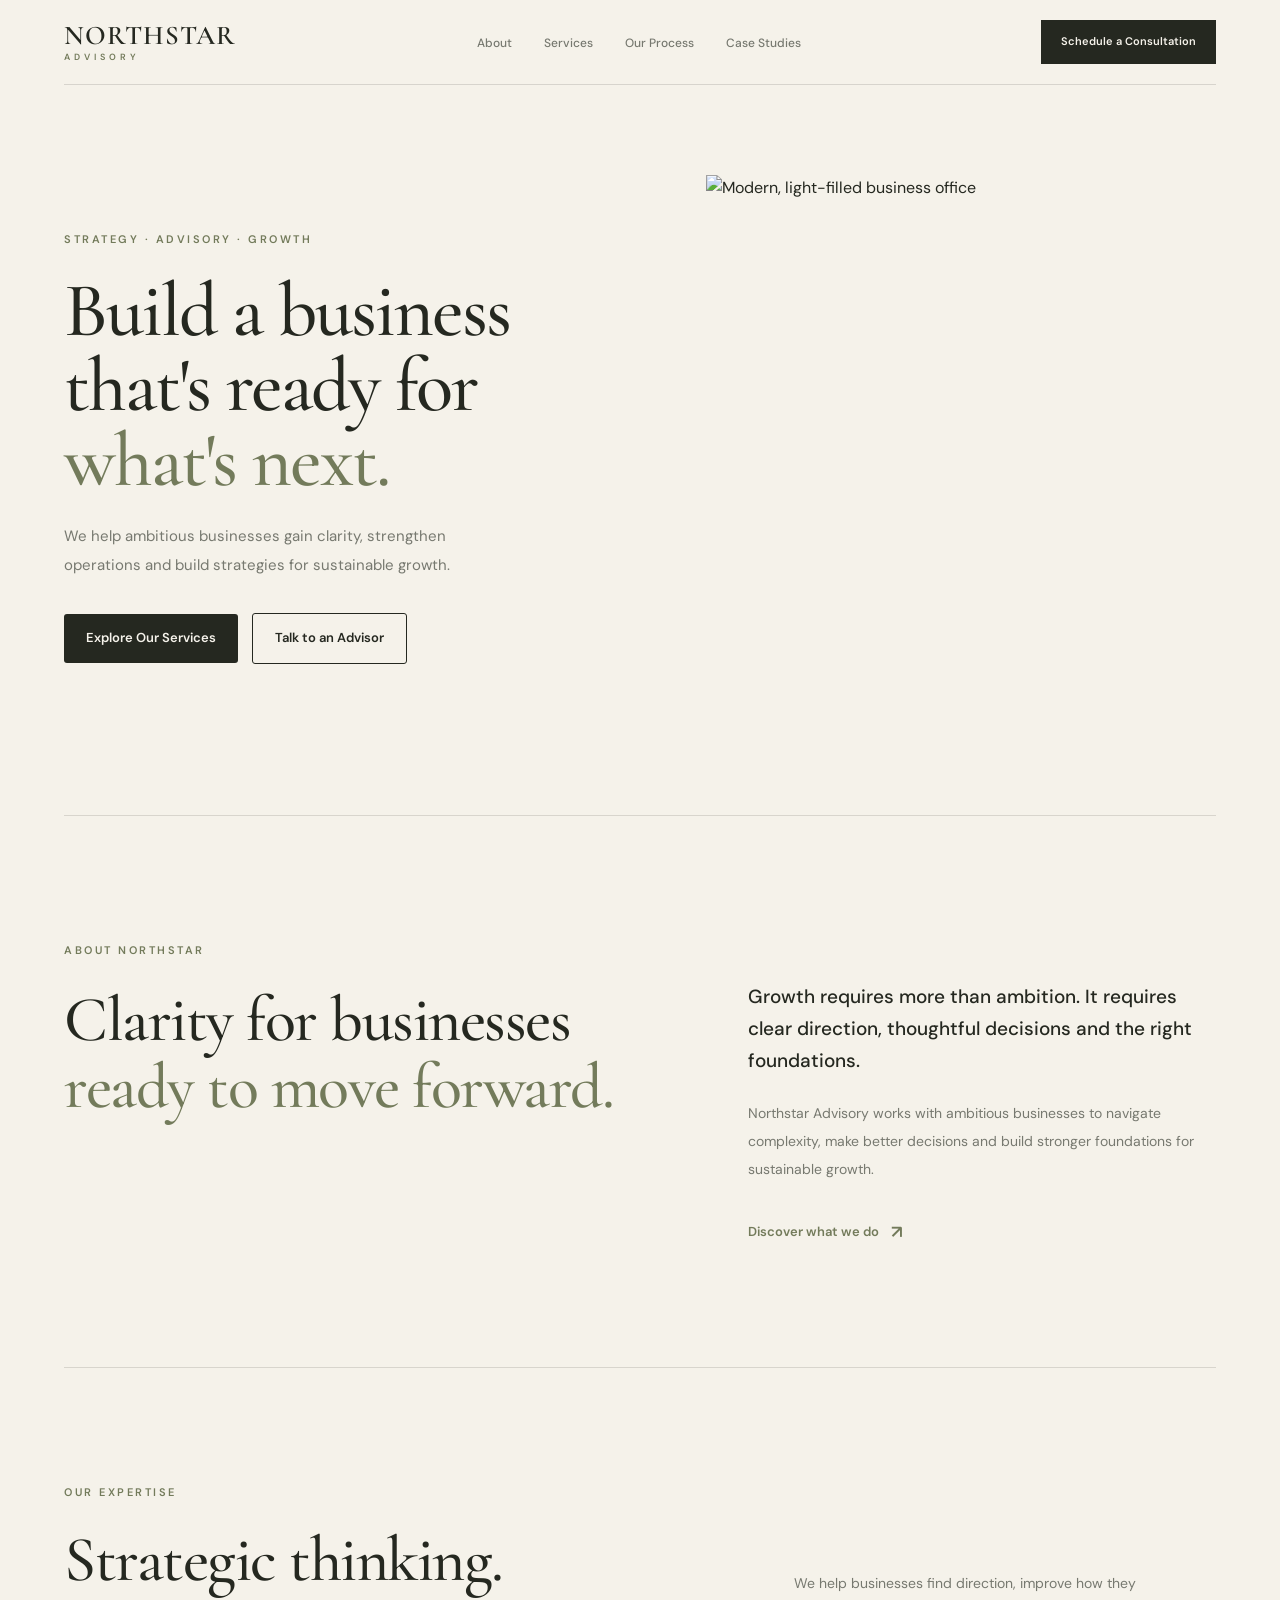
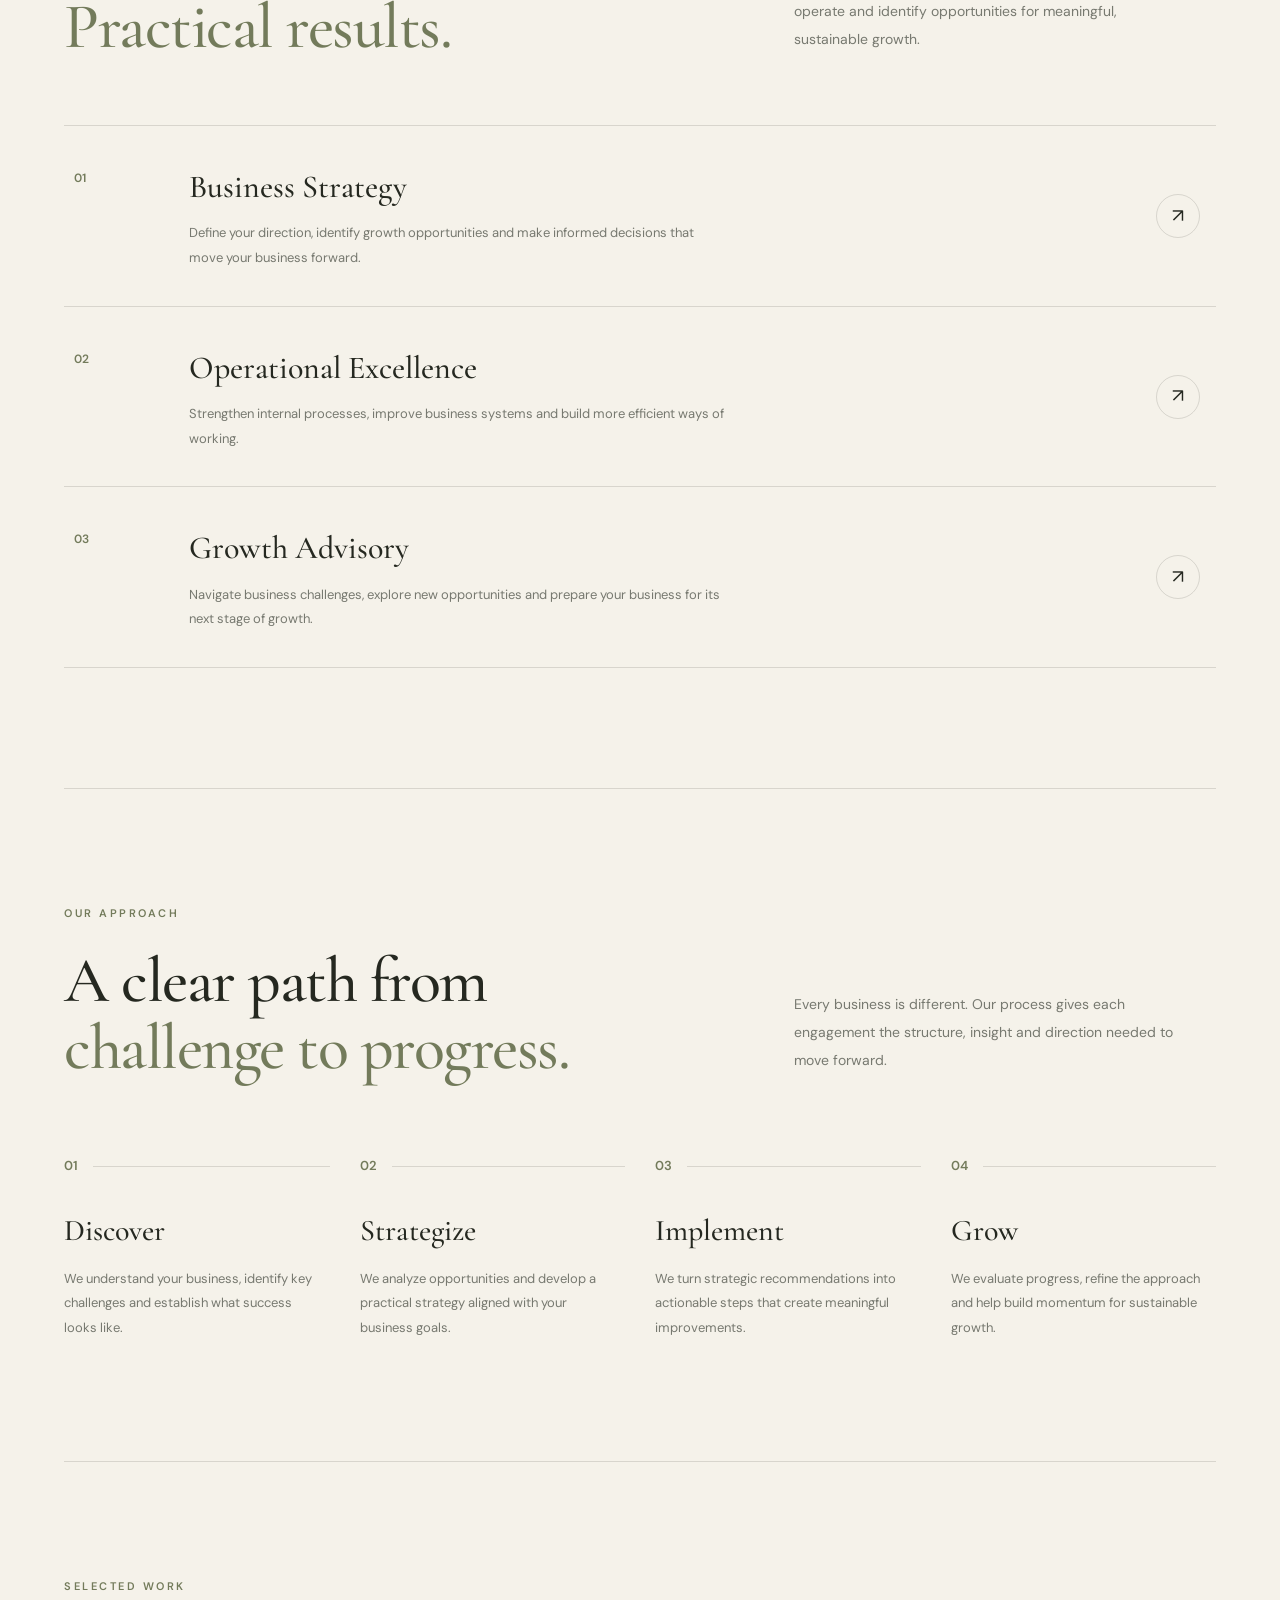
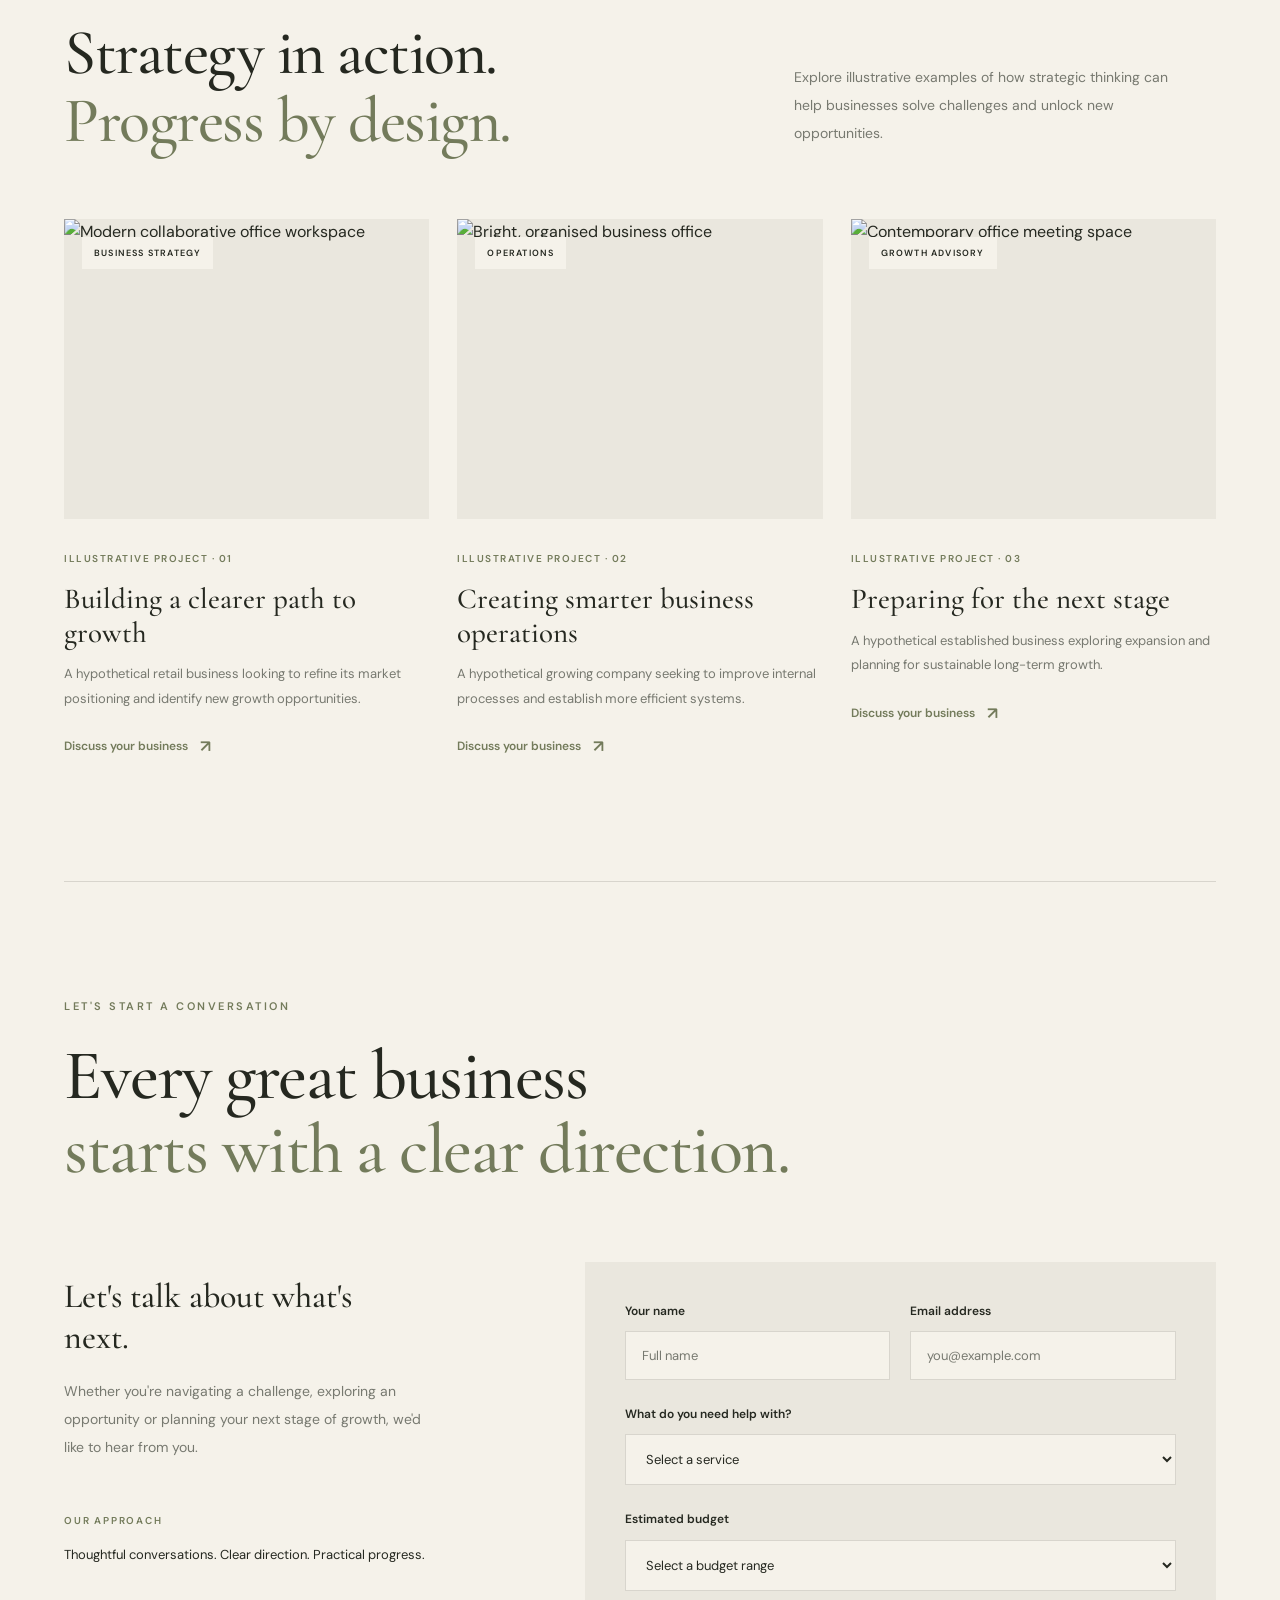
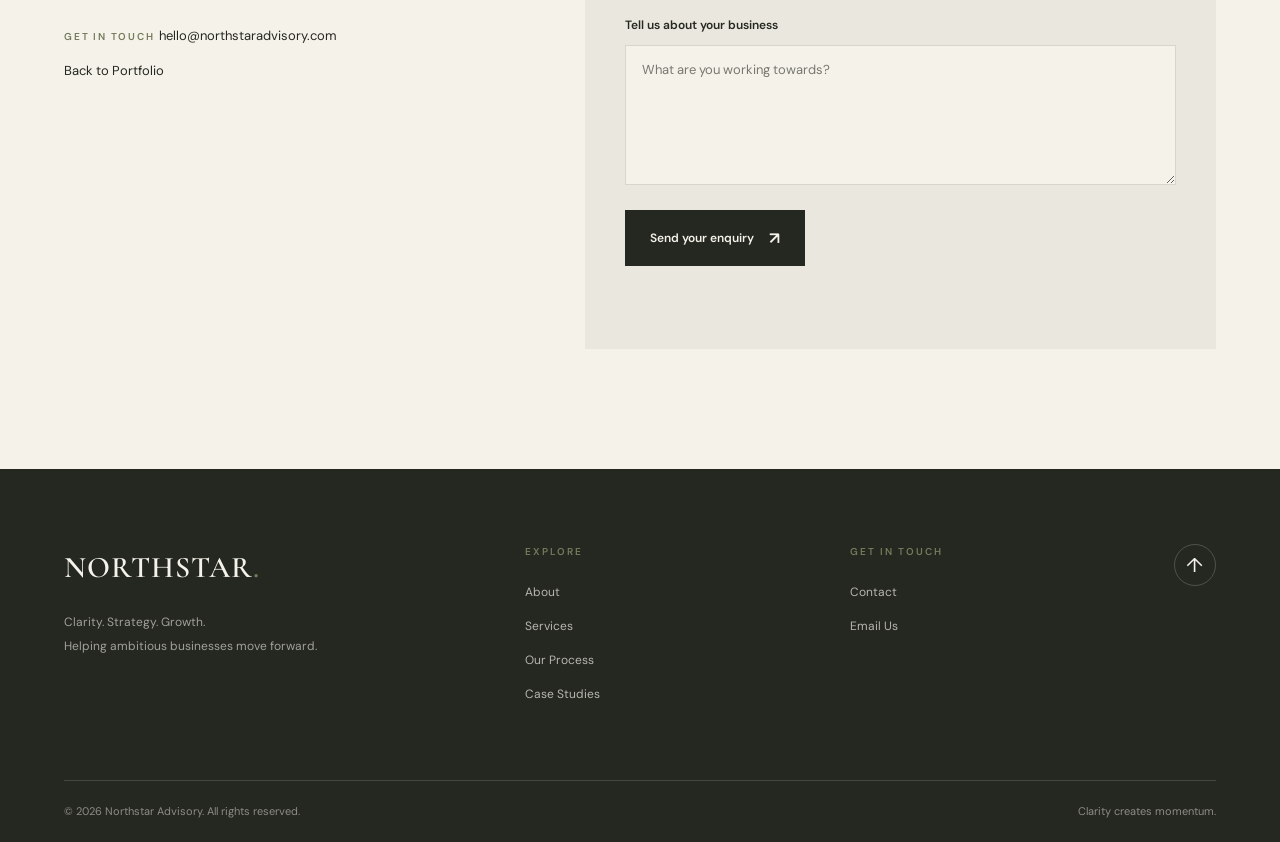
==== commit b113693f: "Portfolio v2" ====
--- a/projects/Northstar Advisory/index.html
+++ b/projects/Northstar Advisory/index.html
@@ -362,6 +362,7 @@
               <a href="mailto:hello@northstaradvisory.com">
                 hello@northstaradvisory.com
               </a>
+              <div><a href="../../index.html">Back to Portfolio</a></div>
             </div>
           </div>
 
